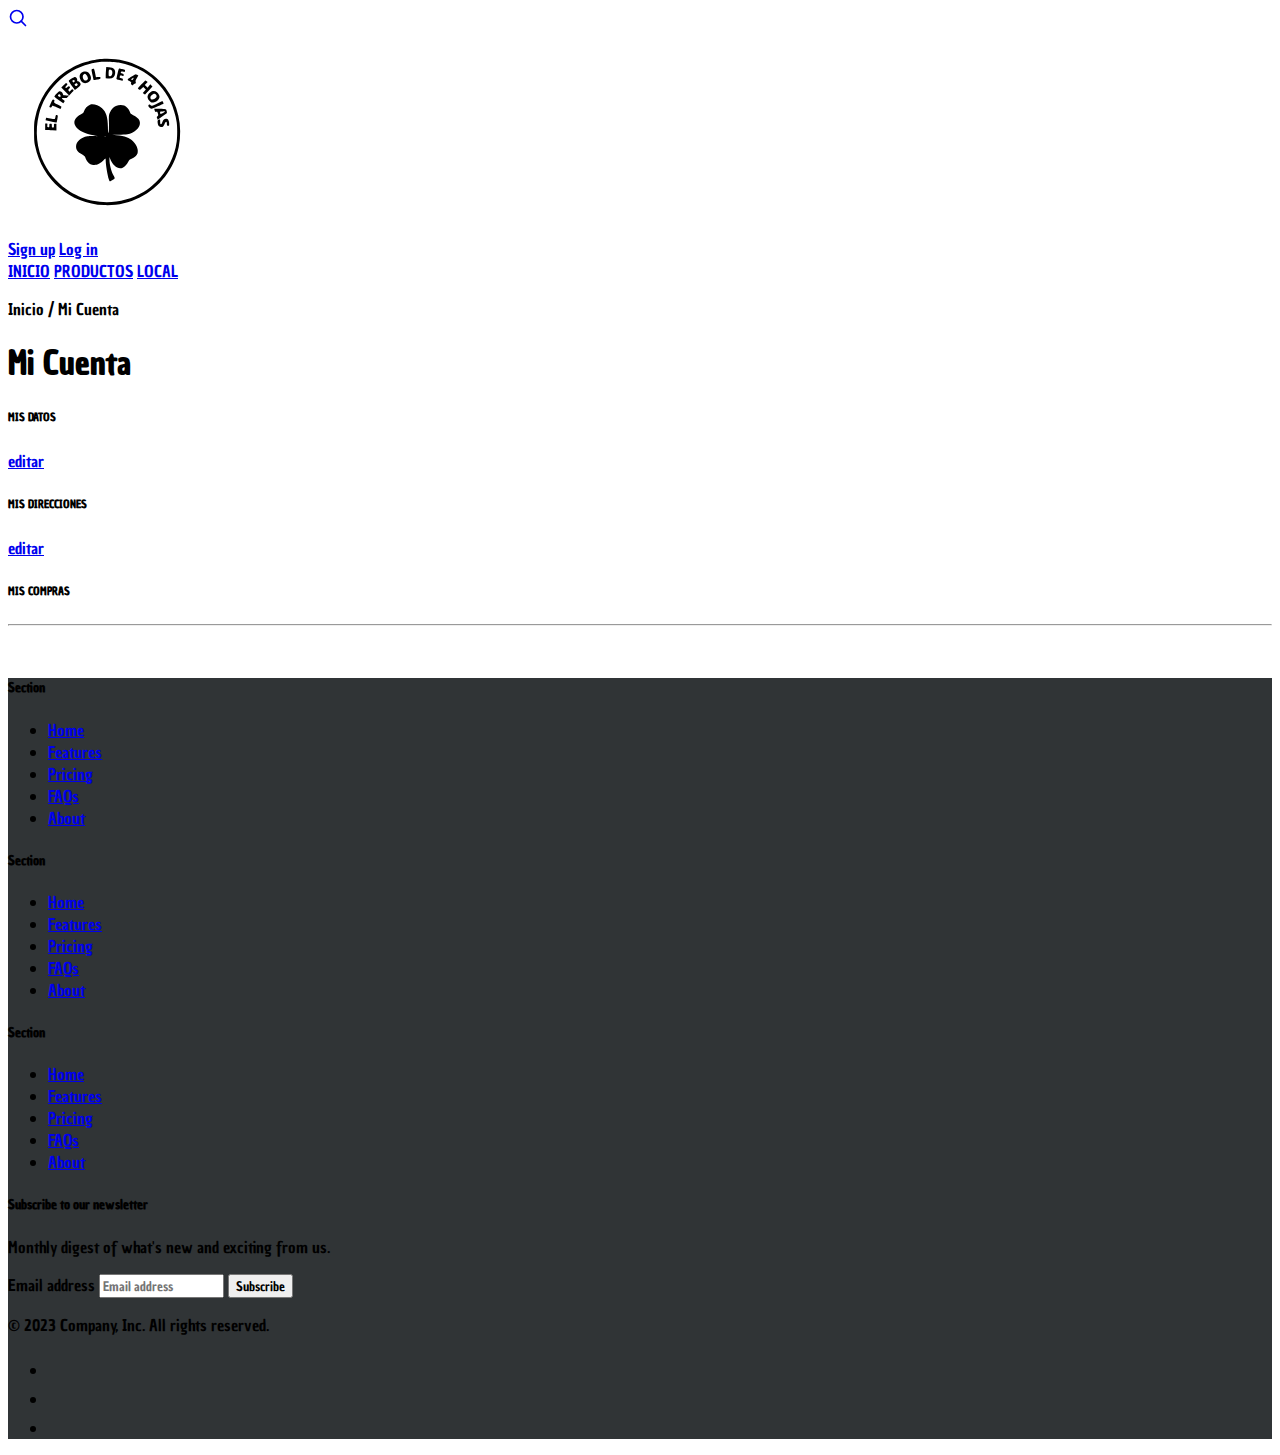
==== views/index.html @ 8bda4f1c "cambios que satisfacieron a torres" ====
<!DOCTYPE html>
<html lang="es-es" data-bs-theme="light">

<head>
    <meta charset="UTF-8">
    <meta name="viewport" content="width=device-width, initial-scale=1.0">
    <link href="https://cdn.jsdelivr.net/npm/bootstrap@5.3.0/dist/css/bootstrap.min.css" rel="stylesheet"
        integrity="sha384-9ndCyUaIbzAi2FUVXJi0CjmCapSmO7SnpJef0486qhLnuZ2cdeRhO02iuK6FUUVM" crossorigin="anonymous">
    <link rel="preconnect" href="https://fonts.googleapis.com">
    <link rel="preconnect" href="https://fonts.gstatic.com" crossorigin>
    <link href="https://fonts.googleapis.com/css2?family=Chau+Philomene+One&display=swap" rel="stylesheet">
    <link rel="stylesheet" href="../css/style.css">
    <title>Configuracion Pagina</title>
</head>

<body>
    <div id="navbar" class="container">
        <header class="border-bottom lh-1 py-3">
            <div class="row flex-nowrap justify-content-between align-items-center">
                <div class="col-4 pt-1">
                    <!--
                        <a class="link-secondary" href="#">Subscribe</a>
                    -->

                    <a class="link-secondary" href="#" aria-label="Search">
                        <svg xmlns="http://www.w3.org/2000/svg" width="20" height="20" fill="none" stroke="currentColor"
                            stroke-linecap="round" stroke-linejoin="round" stroke-width="2" class="mx-3" role="img"
                            viewBox="0 0 24 24">
                            <title>Search</title>
                            <circle cx="10.5" cy="10.5" r="7.5"></circle>
                            <path d="M21 21l-5.2-5.2"></path>
                        </svg>
                    </a>
                </div>
                <div class="col-4 text-center">
                    <!--
                        <a class="blog-header-logo text-body-emphasis text-decoration-none" href="#">Large</a>
                    -->
                    <svg  xmlns="http://www.w3.org/2000/svg" width="200"
                        height="200" fill="none" viewBox="0 0 479.000000 440.000000"
                        preserveAspectRatio="xMidYMid meet">

                        <g transform="translate(0.000000,440.000000) scale(0.100000,-0.100000)" fill="#000000"
                            stroke="none">
                            <path d="M2165 3969 c-104 -14 -288 -57 -384 -91 -119 -41 -319 -146 -426
                            -223 -370 -265 -616 -646 -707 -1097 -20 -97 -23 -143 -23 -333 0 -193 3 -234
                            24 -335 168 -811 836 -1384 1651 -1417 308 -12 572 44 855 183 473 232 829
                            694 935 1215 101 493 -19 1023 -319 1414 -339 442 -865 700 -1416 694 -66 -1
                            -151 -6 -190 -10z m485 -83 c205 -34 404 -108 595 -221 262 -155 522 -442 645
                            -712 73 -158 128 -341 150 -493 16 -109 16 -360 0 -470 -51 -362 -227 -709
                            -486 -960 -120 -116 -203 -182 -309 -245 -370 -219 -798 -293 -1215 -209 -163
                            33 -376 117 -535 212 -252 150 -497 416 -632 687 -176 352 -220 775 -122 1170
                            144 582 624 1062 1209 1210 83 21 159 34 290 49 64 8 324 -4 410 -18z" />
                            <path d="M2347 3704 c-4 -42 -7 -103 -7 -134 l0 -58 53 -6 c106 -14 167 31
                            174 126 7 93 -33 131 -148 143 l-66 6 -6 -77z m133 -4 c22 -22 26 -70 9 -103
                            -15 -28 -28 -37 -56 -37 -22 0 -23 4 -23 64 0 35 3 71 6 80 8 22 40 20 64 -4z" />
                            <path d="M2625 3633 c-16 -65 -28 -124 -29 -132 -1 -10 23 -20 73 -33 40 -10
                            75 -18 76 -16 2 2 5 14 7 28 3 22 -2 26 -40 34 -31 6 -41 13 -37 23 3 8 5 21
                            5 29 0 14 13 14 73 -3 13 -3 17 2 17 25 0 26 -4 31 -36 36 -29 6 -35 11 -32
                            29 3 23 12 25 64 13 28 -6 32 -4 36 18 5 27 7 26 -72 46 -25 6 -52 13 -61 16
                            -14 4 -22 -16 -44 -113z" />
                            <path d="M2023 3733 c-28 -5 -28 -6 2 -147 14 -64 25 -117 25 -119 0 -2 37 3
                            83 12 76 16 82 19 82 41 0 26 -3 27 -75 19 l-34 -4 -20 103 c-11 56 -25 101
                            -30 101 -6 -1 -21 -4 -33 -6z" />
                            <path d="M1818 3670 c-83 -25 -118 -85 -94 -164 28 -94 95 -133 172 -101 83
                            35 110 91 80 169 -29 77 -93 116 -158 96z m55 -72 c28 -26 48 -78 40 -106 -7
                            -27 -49 -45 -73 -32 -49 26 -66 118 -28 144 29 21 32 20 61 -6z" />
                            <path d="M2973 3562 c-46 -26 -90 -57 -98 -69 -15 -21 -13 -23 34 -49 44 -25
                            48 -31 39 -48 -9 -16 -6 -23 12 -38 28 -23 37 -23 45 2 3 11 15 20 25 20 25 0
                            41 29 28 50 -8 13 -2 32 26 83 l37 66 -30 15 c-16 9 -31 16 -33 15 -2 0 -40
                            -21 -85 -47z m26 -66 c-13 -27 -25 -32 -47 -17 -10 6 -5 13 20 28 18 11 34 19
                            36 18 1 -1 -3 -14 -9 -29z" />
                            <path d="M1535 3510 c-97 -57 -94 -51 -45 -122 24 -35 59 -84 78 -110 l34 -48
                            56 41 c57 40 81 70 82 100 0 26 -39 69 -64 69 -19 0 -22 4 -18 29 4 32 -26 71
                            -55 71 -10 0 -40 -14 -68 -30z m62 -56 c3 -8 -1 -23 -10 -31 -13 -13 -19 -14
                            -31 -3 -28 22 -17 47 22 49 7 1 15 -6 19 -15z m61 -76 c18 -18 14 -36 -10 -49
                            -18 -10 -24 -8 -40 11 -17 22 -17 23 -1 36 22 17 36 17 51 2z" />
                            <path d="M3196 3366 c-47 -52 -86 -97 -86 -100 0 -3 11 -13 26 -22 25 -17 26
                            -16 65 22 l39 38 31 -31 31 -31 -37 -41 -37 -41 23 -20 c13 -10 27 -19 30 -20
                            3 0 45 44 93 97 l86 97 -25 26 -26 25 -34 -40 -34 -40 -32 32 -33 33 34 36 35
                            35 -24 20 c-13 10 -27 19 -31 19 -4 0 -46 -42 -94 -94z" />
                            <path d="M1330 3345 l-54 -55 94 -95 95 -95 -71 0 c-70 0 -70 0 -79 32 -14 45
                            -57 75 -92 62 -28 -9 -116 -109 -111 -125 2 -4 50 -41 108 -82 l104 -75 18 23
                            c24 31 23 37 -17 63 -51 32 -44 44 23 41 l58 -2 87 90 c86 89 87 90 67 108
                            -20 18 -21 18 -53 -13 l-33 -32 -19 20 c-18 20 -18 21 10 50 23 24 26 32 15
                            45 -17 21 -30 19 -60 -10 -24 -23 -28 -24 -40 -10 -11 13 -8 21 19 49 30 31
                            31 33 13 49 -10 9 -21 17 -23 17 -3 0 -29 -25 -59 -55z m-82 -227 c14 -14 16
                            -45 2 -53 -5 -3 -21 2 -35 11 -20 13 -23 20 -14 35 11 22 30 24 47 7z" />
                            <path d="M3466 3203 c-37 -10 -93 -54 -111 -87 -26 -48 -14 -100 36 -149 37
                            -37 42 -39 89 -35 58 6 113 43 137 94 14 27 14 40 5 71 -21 71 -97 122 -156
                            106z m76 -80 c21 -19 23 -52 6 -75 -36 -43 -100 -62 -126 -36 -19 19 -14 63
                            11 85 49 45 80 52 109 26z" />
                            <path d="M1030 2924 c-22 -47 -40 -90 -40 -94 0 -12 37 -23 50 -15 5 3 10 12
                            10 20 0 28 20 24 113 -19 l95 -44 11 25 c6 13 11 28 11 32 0 5 -41 28 -91 52
                            -91 43 -93 46 -75 90 5 11 -1 19 -19 27 -26 12 -26 11 -65 -74z" />
                            <path d="M3576 2909 c-65 -32 -127 -59 -137 -59 -10 0 -23 9 -29 20 -9 16 -15
                            18 -30 10 -11 -6 -20 -18 -20 -26 0 -23 55 -74 81 -74 18 0 274 111 287 125 3
                            3 -27 66 -31 64 -1 0 -56 -27 -121 -60z" />
                            <path d="M1965 2879 c-69 -26 -132 -99 -149 -171 -5 -21 -20 -35 -66 -58 -262
                            -132 -194 -352 145 -468 52 -18 107 -30 245 -56 14 -3 -20 -2 -76 0 -57 3
                            -129 0 -165 -6 -152 -28 -269 -133 -269 -242 0 -81 34 -126 149 -195 56 -34
                            66 -45 79 -86 17 -54 70 -120 116 -144 18 -10 56 -17 91 -17 50 0 71 5 123 33
                            35 19 81 54 101 78 21 24 41 43 45 43 3 0 6 -21 6 -47 1 -101 43 -354 76 -456
                            14 -42 19 -47 37 -41 32 9 97 53 103 69 3 7 -7 32 -21 55 -58 92 -106 273
                            -105 399 l1 56 15 -44 c59 -167 198 -265 302 -212 48 24 104 86 136 148 21 42
                            31 50 76 66 64 23 125 77 141 124 28 85 -12 201 -102 292 -91 93 -197 132
                            -399 149 l-105 9 150 2 c83 0 179 6 215 11 164 26 300 148 300 269 0 78 -49
                            135 -161 189 -59 28 -65 33 -81 80 -21 58 -84 127 -135 149 -57 23 -136 19
                            -198 -12 -64 -31 -109 -79 -144 -155 -25 -54 -26 -60 -23 -235 3 -174 -3 -255
                            -16 -255 -4 0 -8 64 -9 143 -2 231 -44 362 -141 448 -88 77 -212 115 -287 88z
                            m378 -756 c-7 -2 -21 -2 -30 0 -10 3 -4 5 12 5 17 0 24 -2 18 -5z" />
                            <path d="M3510 2750 c12 -43 17 -48 43 -43 21 4 25 -1 37 -41 12 -43 11 -47
                            -10 -64 -20 -16 -21 -20 -8 -50 l13 -33 107 76 c59 42 110 80 113 85 3 5 1 27
                            -5 48 -9 37 -13 40 -56 46 -26 3 -91 6 -145 6 l-98 0 9 -30z m245 -39 c-21
                            -18 -105 -62 -105 -54 0 4 -3 18 -6 30 -6 20 -2 22 42 26 27 2 56 4 64 5 8 1
                            10 -1 5 -7z" />
                            <path d="M1136 2585 c-4 -24 -11 -47 -16 -50 -4 -3 -52 4 -106 15 -53 11 -98
                            19 -99 18 -2 -2 -6 -17 -9 -34 l-7 -31 132 -26 c73 -15 133 -26 134 -24 1 1 9
                            38 18 82 16 83 13 94 -24 95 -12 0 -19 -13 -23 -45z" />
                            <path d="M3733 2525 c-12 -8 -29 -38 -38 -66 -12 -36 -21 -49 -33 -47 -14 3
                            -17 15 -17 60 0 56 0 57 -25 51 -35 -9 -42 -22 -36 -75 6 -56 22 -84 57 -98
                            49 -21 79 -3 107 62 32 73 57 77 57 8 0 -42 2 -45 28 -48 26 -3 27 -2 27 48 0
                            55 -19 104 -45 114 -28 10 -59 7 -82 -9z" />
                            <path d="M890 2350 l0 -80 38 0 c20 0 81 -3 135 -7 l97 -6 0 81 0 82 -30 0
                            c-29 0 -30 -2 -30 -45 0 -41 -2 -45 -25 -45 -23 0 -25 4 -25 45 0 43 -1 45
                            -30 45 -28 0 -30 -2 -30 -40 0 -37 -2 -40 -26 -40 -26 0 -26 2 -22 45 5 44 5
                            45 -23 45 l-29 0 0 -80z" />
                        </g>
                    </svg>
                </div>
                <div class="col-4 d-flex justify-content-end align-items-center">
                    <a class="btn btn-sm btn-outline-secondary mx-2" href="#">Sign up</a>
                    <a class="btn btn-sm btn-outline-primary" href="#">Log in</a>
                </div>
            </div>
        </header>

        <div class="nav-scroller py-1 mb-3 border-bottom">
            <nav class="nav nav-underline justify-content-center">
                <a class="nav-item nav-link link-body-emphasis mx-5 active" href="#">INICIO</a>
                <a class="nav-item nav-link link-body-emphasis mx-5" href="#">PRODUCTOS</a>
                <a class="nav-item nav-link link-body-emphasis mx-5" href="#">LOCAL</a>
            </nav>
        </div>
    </div>
    <div class="container">
        <p>Inicio / <span class="text-body-emphasis">Mi Cuenta</span></p>
        <h1>Mi Cuenta</h1>
        <div class="d-flex">
            <div id="data">
                <div>
                    <div>
                        <h6>MIS DATOS</h2>
                            <a href="#">editar</a>
                    </div>
                    <p></p>
                    <p></p>
                    <p></p>
                    <p></p>
                </div>
                <div>
                    <div>
                        <h6>MIS DIRECCIONES</h2>
                            <a href="#">editar</a>
                    </div>
                    <p></p>
                    <p></p>
                    <p></p>
                    <p></p>
                    <p></p>
                </div>
            </div>
            <div id="mis_compras">
                <h6>MIS COMPRAS</h2>
                    <hr>
                    <br>
                    <div id="compras">

                    </div>
            </div>
        </div>
    </div>
    <div class="text-white" style="background-color: #303436;">
        <div class="container">
            <footer class="py-5">
                <div class="row">
                    <div class="col-6 col-md-2 mb-3">
                        <h5>Section</h5>
                        <ul class="nav flex-column">
                            <li class="nav-item mb-2"><a href="#" class="nav-link p-0 text-body-secondary">Home</a></li>
                            <li class="nav-item mb-2"><a href="#" class="nav-link p-0 text-body-secondary">Features</a></li>
                            <li class="nav-item mb-2"><a href="#" class="nav-link p-0 text-body-secondary">Pricing</a></li>
                            <li class="nav-item mb-2"><a href="#" class="nav-link p-0 text-body-secondary">FAQs</a></li>
                            <li class="nav-item mb-2"><a href="#" class="nav-link p-0 text-body-secondary">About</a></li>
                        </ul>
                    </div>
    
                    <div class="col-6 col-md-2 mb-3">
                        <h5>Section</h5>
                        <ul class="nav flex-column">
                            <li class="nav-item mb-2"><a href="#" class="nav-link p-0 text-body-secondary">Home</a></li>
                            <li class="nav-item mb-2"><a href="#" class="nav-link p-0 text-body-secondary">Features</a></li>
                            <li class="nav-item mb-2"><a href="#" class="nav-link p-0 text-body-secondary">Pricing</a></li>
                            <li class="nav-item mb-2"><a href="#" class="nav-link p-0 text-body-secondary">FAQs</a></li>
                            <li class="nav-item mb-2"><a href="#" class="nav-link p-0 text-body-secondary">About</a></li>
                        </ul>
                    </div>
    
                    <div class="col-6 col-md-2 mb-3">
                        <h5>Section</h5>
                        <ul class="nav flex-column">
                            <li class="nav-item mb-2"><a href="#" class="nav-link p-0 text-body-secondary">Home</a></li>
                            <li class="nav-item mb-2"><a href="#" class="nav-link p-0 text-body-secondary">Features</a></li>
                            <li class="nav-item mb-2"><a href="#" class="nav-link p-0 text-body-secondary">Pricing</a></li>
                            <li class="nav-item mb-2"><a href="#" class="nav-link p-0 text-body-secondary">FAQs</a></li>
                            <li class="nav-item mb-2"><a href="#" class="nav-link p-0 text-body-secondary">About</a></li>
                        </ul>
                    </div>
    
                    <div class="col-md-5 offset-md-1 mb-3">
                        <form>
                            <h5>Subscribe to our newsletter</h5>
                            <p>Monthly digest of what's new and exciting from us.</p>
                            <div class="d-flex flex-column flex-sm-row w-100 gap-2">
                                <label for="newsletter1" class="visually-hidden">Email address</label>
                                <input id="newsletter1" type="text" class="form-control" placeholder="Email address">
                                <button class="btn btn-primary" type="button">Subscribe</button>
                            </div>
                        </form>
                    </div>
                </div>
    
                <div class="d-flex flex-column flex-sm-row justify-content-between pt-4 mt-4 border-top">
                    <p>© 2023 Company, Inc. All rights reserved.</p>
                    <ul class="list-unstyled d-flex">
                        <li class="ms-3"><a class="link-body-emphasis" href="#"><svg class="bi" width="24" height="24">
                                    <use xlink:href="#twitter"></use>
                                </svg></a></li>
                        <li class="ms-3"><a class="link-body-emphasis" href="#"><svg class="bi" width="24" height="24">
                                    <use xlink:href="#instagram"></use>
                                </svg></a></li>
                        <li class="ms-3"><a class="link-body-emphasis" href="#"><svg class="bi" width="24" height="24">
                                    <use xlink:href="#facebook"></use>
                                </svg></a></li>
                    </ul>
                </div>
            </footer>
        </div>
    </div>
</body>
<script src="https://cdn.jsdelivr.net/npm/bootstrap@5.3.0/dist/js/bootstrap.bundle.min.js"
    integrity="sha384-geWF76RCwLtnZ8qwWowPQNguL3RmwHVBC9FhGdlKrxdiJJigb/j/68SIy3Te4Bkz"
    crossorigin="anonymous"></script>

</html>
---- css/style.css ----
*{
    font-family: 'Chau Philomene One', sans-serif;
}
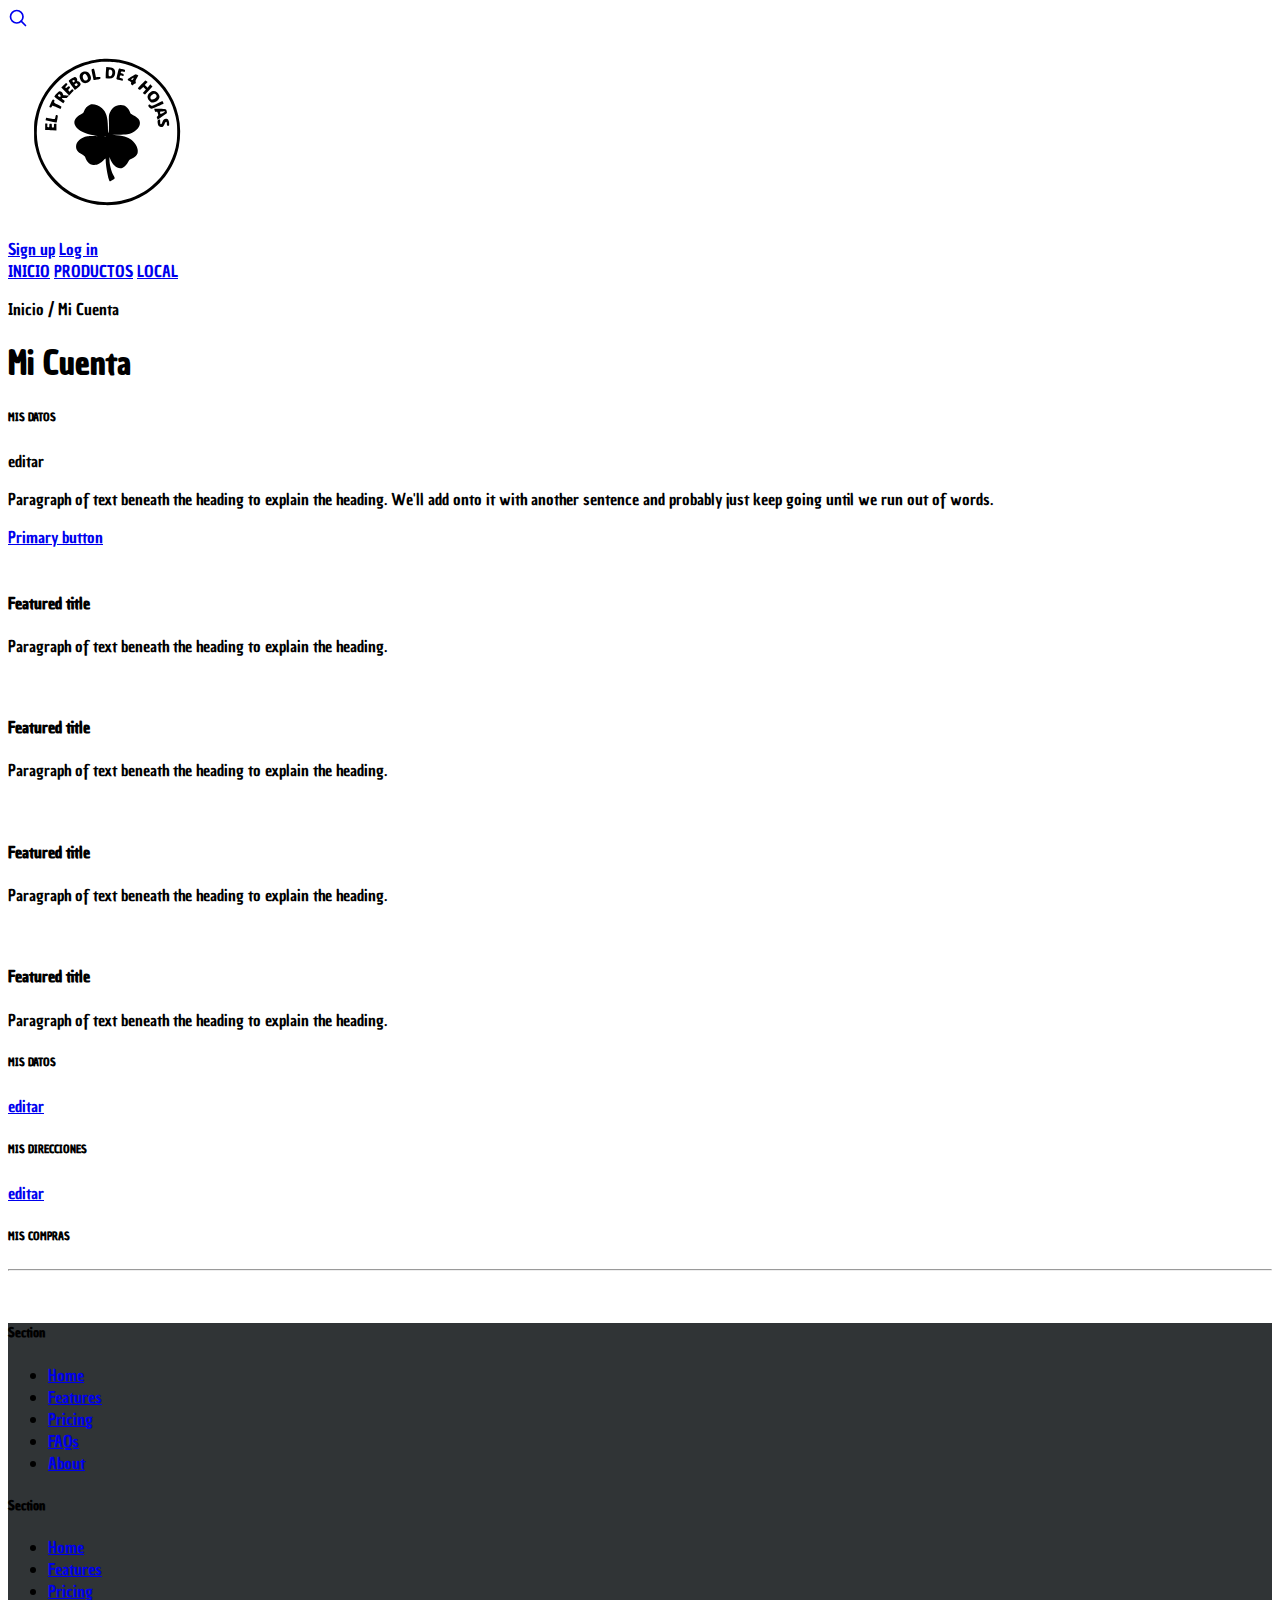
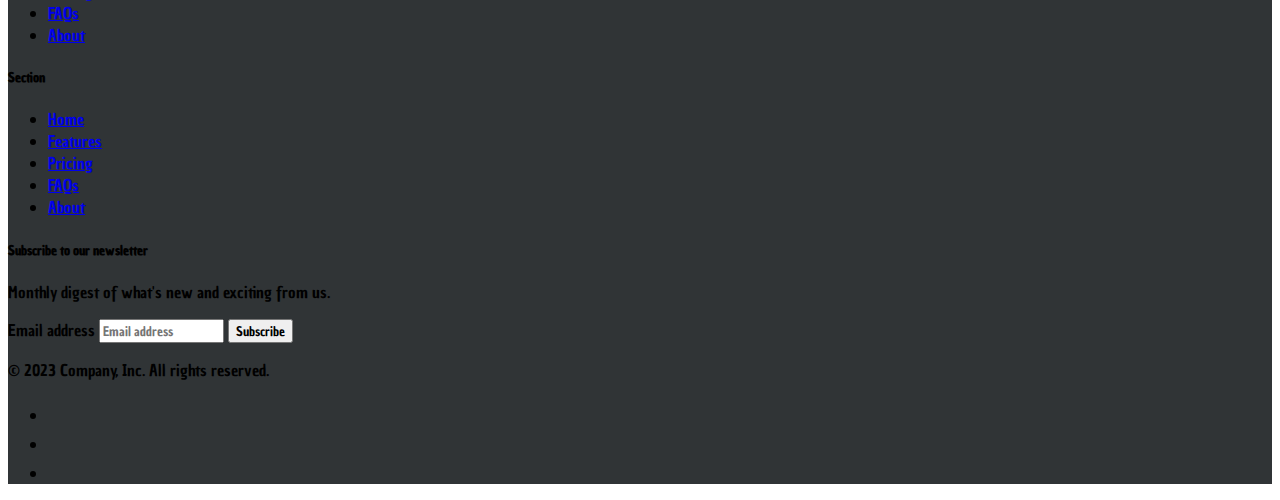
==== commit 19d98b8c: "cambios que no cambian nada" ====
--- a/views/index.html
+++ b/views/index.html
@@ -14,6 +14,7 @@
 </head>
 
 <body>
+    <!-- Nav Bar -->
     <div id="navbar" class="container">
         <header class="border-bottom lh-1 py-3">
             <div class="row flex-nowrap justify-content-between align-items-center">
@@ -36,9 +37,8 @@
                     <!--
                         <a class="blog-header-logo text-body-emphasis text-decoration-none" href="#">Large</a>
                     -->
-                    <svg  xmlns="http://www.w3.org/2000/svg" width="200"
-                        height="200" fill="none" viewBox="0 0 479.000000 440.000000"
-                        preserveAspectRatio="xMidYMid meet">
+                    <svg xmlns="http://www.w3.org/2000/svg" width="200" height="200" fill="none"
+                        viewBox="0 0 479.000000 440.000000" preserveAspectRatio="xMidYMid meet">
 
                         <g transform="translate(0.000000,440.000000) scale(0.100000,-0.100000)" fill="#000000"
                             stroke="none">
@@ -143,9 +143,78 @@
             </nav>
         </div>
     </div>
+
+    <!-- Content -->
     <div class="container">
         <p>Inicio / <span class="text-body-emphasis">Mi Cuenta</span></p>
         <h1>Mi Cuenta</h1>
+    </div>
+
+    <div class="container py-4">
+        <!-- <h2 class="pb-2 border-bottom">Features with title</h2> -->
+
+        <div class="row row-cols-1 row-cols-md-2 align-items-md-center g-5">
+            <div class="col d-flex flex-column align-items-start">
+                <div class="d-flex w-100 justify-content-between">
+                    <h6 class="text-body-secondary">MIS DATOS</h6>
+                    <p>editar</p>
+                </div>
+                <p class="text-body-secondary">Paragraph of text beneath the heading to explain the heading. We'll add
+                    onto it with another sentence and probably just keep going until we run out of words.</p>
+                <a href="#" class="btn btn-primary btn-lg">Primary button</a>
+            </div>
+
+            <div class="col">
+                <div class="row row-cols-1 row-cols-sm-2 g-4">
+                    <div class="col d-flex flex-column gap-2">
+                        <div
+                            class="feature-icon-small d-inline-flex align-items-center justify-content-center text-bg-primary bg-gradient fs-4 rounded-3">
+                            <svg class="bi" width="1em" height="1em">
+                                <use xlink:href="#collection"></use>
+                            </svg>
+                        </div>
+                        <h4 class="fw-semibold mb-0 text-body-emphasis">Featured title</h4>
+                        <p class="text-body-secondary">Paragraph of text beneath the heading to explain the heading.</p>
+                    </div>
+
+                    <div class="col d-flex flex-column gap-2">
+                        <div
+                            class="feature-icon-small d-inline-flex align-items-center justify-content-center text-bg-primary bg-gradient fs-4 rounded-3">
+                            <svg class="bi" width="1em" height="1em">
+                                <use xlink:href="#gear-fill"></use>
+                            </svg>
+                        </div>
+                        <h4 class="fw-semibold mb-0 text-body-emphasis">Featured title</h4>
+                        <p class="text-body-secondary">Paragraph of text beneath the heading to explain the heading.</p>
+                    </div>
+
+                    <div class="col d-flex flex-column gap-2">
+                        <div
+                            class="feature-icon-small d-inline-flex align-items-center justify-content-center text-bg-primary bg-gradient fs-4 rounded-3">
+                            <svg class="bi" width="1em" height="1em">
+                                <use xlink:href="#speedometer"></use>
+                            </svg>
+                        </div>
+                        <h4 class="fw-semibold mb-0 text-body-emphasis">Featured title</h4>
+                        <p class="text-body-secondary">Paragraph of text beneath the heading to explain the heading.</p>
+                    </div>
+
+                    <div class="col d-flex flex-column gap-2">
+                        <div
+                            class="feature-icon-small d-inline-flex align-items-center justify-content-center text-bg-primary bg-gradient fs-4 rounded-3">
+                            <svg class="bi" width="1em" height="1em">
+                                <use xlink:href="#table"></use>
+                            </svg>
+                        </div>
+                        <h4 class="fw-semibold mb-0 text-body-emphasis">Featured title</h4>
+                        <p class="text-body-secondary">Paragraph of text beneath the heading to explain the heading.</p>
+                    </div>
+                </div>
+            </div>
+        </div>
+    </div>
+
+    <div class="container">
         <div class="d-flex">
             <div id="data">
                 <div>
@@ -180,6 +249,10 @@
             </div>
         </div>
     </div>
+
+
+
+    <!-- Footer -->
     <div class="text-white" style="background-color: #303436;">
         <div class="container">
             <footer class="py-5">
@@ -188,35 +261,44 @@
                         <h5>Section</h5>
                         <ul class="nav flex-column">
                             <li class="nav-item mb-2"><a href="#" class="nav-link p-0 text-body-secondary">Home</a></li>
-                            <li class="nav-item mb-2"><a href="#" class="nav-link p-0 text-body-secondary">Features</a></li>
-                            <li class="nav-item mb-2"><a href="#" class="nav-link p-0 text-body-secondary">Pricing</a></li>
+                            <li class="nav-item mb-2"><a href="#" class="nav-link p-0 text-body-secondary">Features</a>
+                            </li>
+                            <li class="nav-item mb-2"><a href="#" class="nav-link p-0 text-body-secondary">Pricing</a>
+                            </li>
                             <li class="nav-item mb-2"><a href="#" class="nav-link p-0 text-body-secondary">FAQs</a></li>
-                            <li class="nav-item mb-2"><a href="#" class="nav-link p-0 text-body-secondary">About</a></li>
+                            <li class="nav-item mb-2"><a href="#" class="nav-link p-0 text-body-secondary">About</a>
+                            </li>
                         </ul>
                     </div>
-    
+
                     <div class="col-6 col-md-2 mb-3">
                         <h5>Section</h5>
                         <ul class="nav flex-column">
                             <li class="nav-item mb-2"><a href="#" class="nav-link p-0 text-body-secondary">Home</a></li>
-                            <li class="nav-item mb-2"><a href="#" class="nav-link p-0 text-body-secondary">Features</a></li>
-                            <li class="nav-item mb-2"><a href="#" class="nav-link p-0 text-body-secondary">Pricing</a></li>
+                            <li class="nav-item mb-2"><a href="#" class="nav-link p-0 text-body-secondary">Features</a>
+                            </li>
+                            <li class="nav-item mb-2"><a href="#" class="nav-link p-0 text-body-secondary">Pricing</a>
+                            </li>
                             <li class="nav-item mb-2"><a href="#" class="nav-link p-0 text-body-secondary">FAQs</a></li>
-                            <li class="nav-item mb-2"><a href="#" class="nav-link p-0 text-body-secondary">About</a></li>
+                            <li class="nav-item mb-2"><a href="#" class="nav-link p-0 text-body-secondary">About</a>
+                            </li>
                         </ul>
                     </div>
-    
+
                     <div class="col-6 col-md-2 mb-3">
                         <h5>Section</h5>
                         <ul class="nav flex-column">
                             <li class="nav-item mb-2"><a href="#" class="nav-link p-0 text-body-secondary">Home</a></li>
-                            <li class="nav-item mb-2"><a href="#" class="nav-link p-0 text-body-secondary">Features</a></li>
-                            <li class="nav-item mb-2"><a href="#" class="nav-link p-0 text-body-secondary">Pricing</a></li>
+                            <li class="nav-item mb-2"><a href="#" class="nav-link p-0 text-body-secondary">Features</a>
+                            </li>
+                            <li class="nav-item mb-2"><a href="#" class="nav-link p-0 text-body-secondary">Pricing</a>
+                            </li>
                             <li class="nav-item mb-2"><a href="#" class="nav-link p-0 text-body-secondary">FAQs</a></li>
-                            <li class="nav-item mb-2"><a href="#" class="nav-link p-0 text-body-secondary">About</a></li>
+                            <li class="nav-item mb-2"><a href="#" class="nav-link p-0 text-body-secondary">About</a>
+                            </li>
                         </ul>
                     </div>
-    
+
                     <div class="col-md-5 offset-md-1 mb-3">
                         <form>
                             <h5>Subscribe to our newsletter</h5>
@@ -229,7 +311,7 @@
                         </form>
                     </div>
                 </div>
-    
+
                 <div class="d-flex flex-column flex-sm-row justify-content-between pt-4 mt-4 border-top">
                     <p>© 2023 Company, Inc. All rights reserved.</p>
                     <ul class="list-unstyled d-flex">
--- a/css/style.css
+++ b/css/style.css
@@ -1,3 +1,14 @@
-*{
+* {
     font-family: 'Chau Philomene One', sans-serif;
-}+}
+
+
+/*------- Pagina Principal -----------
+
+.contenedorC {
+    display: flex;
+    justify-content: center;
+    align-items: center;
+    height: 750px;
+    width: ;
+}*/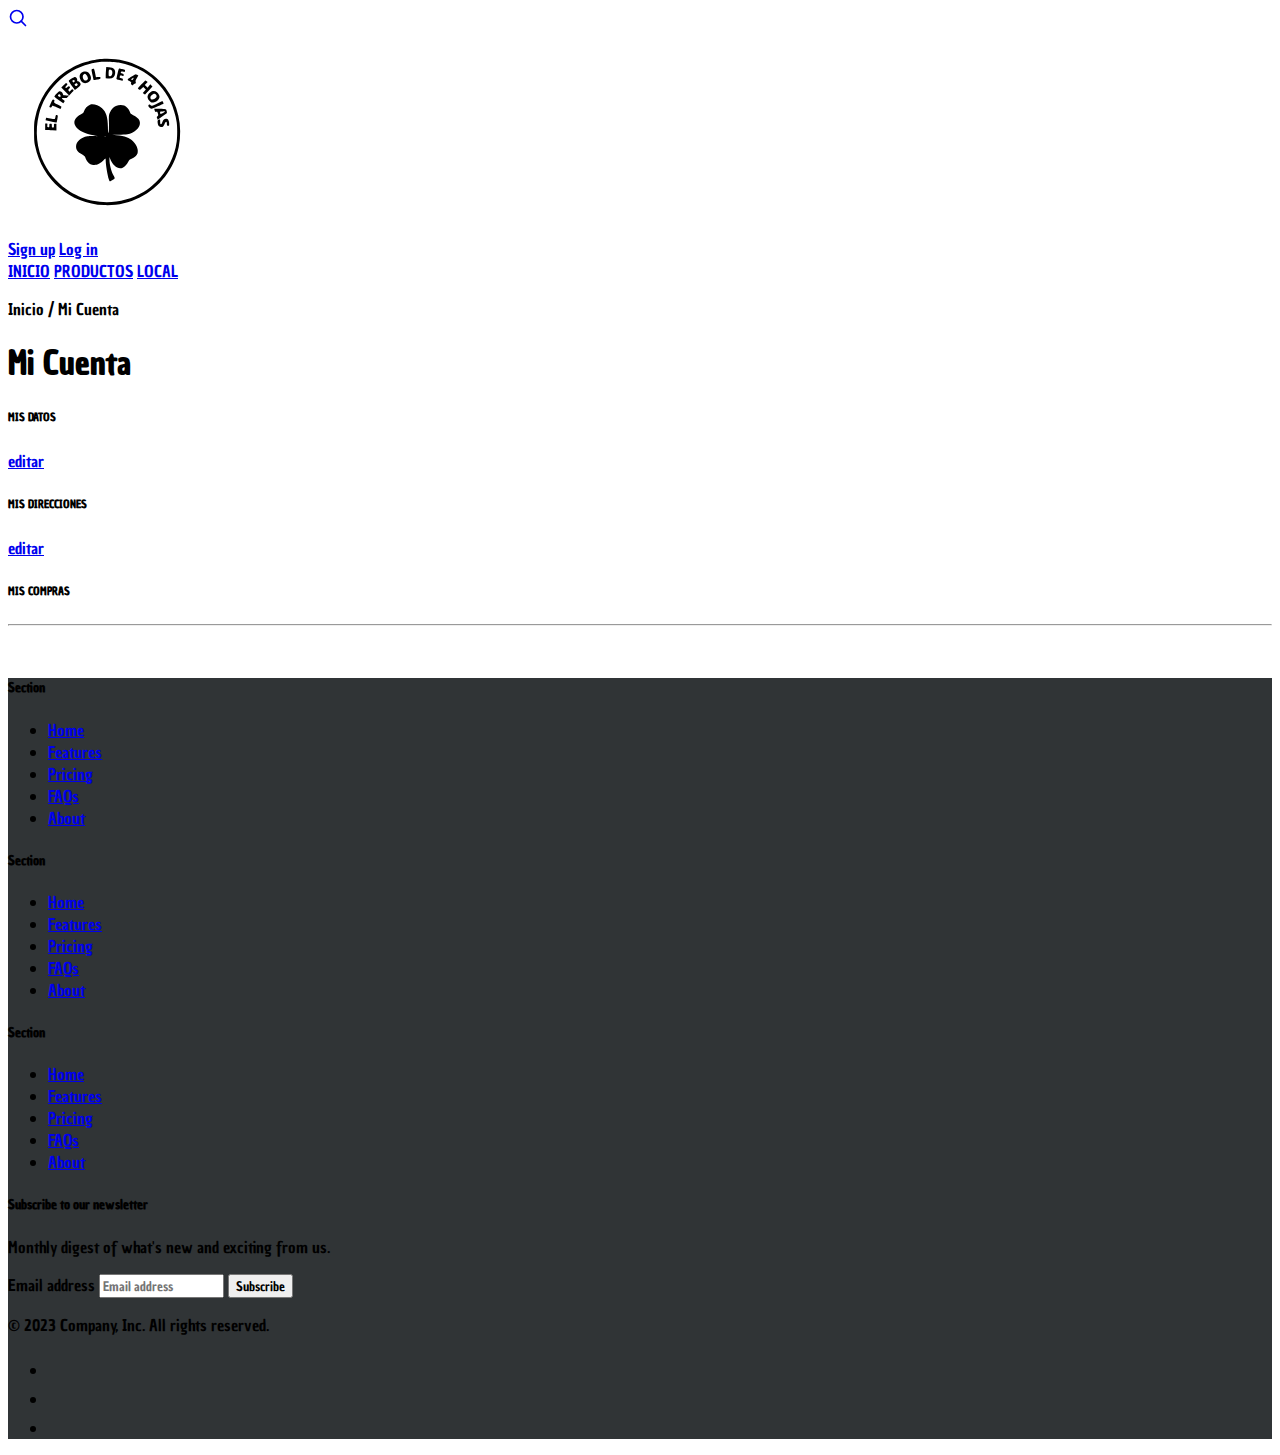
==== commit 3376f4d6: "AVANCE configuracion de cuenta" ====
--- a/views/index.html
+++ b/views/index.html
@@ -14,7 +14,6 @@
 </head>
 
 <body>
-    <!-- Nav Bar -->
     <div id="navbar" class="container">
         <header class="border-bottom lh-1 py-3">
             <div class="row flex-nowrap justify-content-between align-items-center">
@@ -37,8 +36,9 @@
                     <!--
                         <a class="blog-header-logo text-body-emphasis text-decoration-none" href="#">Large</a>
                     -->
-                    <svg xmlns="http://www.w3.org/2000/svg" width="200" height="200" fill="none"
-                        viewBox="0 0 479.000000 440.000000" preserveAspectRatio="xMidYMid meet">
+                    <svg  xmlns="http://www.w3.org/2000/svg" width="200"
+                        height="200" fill="none" viewBox="0 0 479.000000 440.000000"
+                        preserveAspectRatio="xMidYMid meet">
 
                         <g transform="translate(0.000000,440.000000) scale(0.100000,-0.100000)" fill="#000000"
                             stroke="none">
@@ -143,84 +143,15 @@
             </nav>
         </div>
     </div>
-
-    <!-- Content -->
     <div class="container">
         <p>Inicio / <span class="text-body-emphasis">Mi Cuenta</span></p>
         <h1>Mi Cuenta</h1>
-    </div>
-
-    <div class="container py-4">
-        <!-- <h2 class="pb-2 border-bottom">Features with title</h2> -->
-
-        <div class="row row-cols-1 row-cols-md-2 align-items-md-center g-5">
-            <div class="col d-flex flex-column align-items-start">
-                <div class="d-flex w-100 justify-content-between">
-                    <h6 class="text-body-secondary">MIS DATOS</h6>
-                    <p>editar</p>
-                </div>
-                <p class="text-body-secondary">Paragraph of text beneath the heading to explain the heading. We'll add
-                    onto it with another sentence and probably just keep going until we run out of words.</p>
-                <a href="#" class="btn btn-primary btn-lg">Primary button</a>
-            </div>
-
-            <div class="col">
-                <div class="row row-cols-1 row-cols-sm-2 g-4">
-                    <div class="col d-flex flex-column gap-2">
-                        <div
-                            class="feature-icon-small d-inline-flex align-items-center justify-content-center text-bg-primary bg-gradient fs-4 rounded-3">
-                            <svg class="bi" width="1em" height="1em">
-                                <use xlink:href="#collection"></use>
-                            </svg>
-                        </div>
-                        <h4 class="fw-semibold mb-0 text-body-emphasis">Featured title</h4>
-                        <p class="text-body-secondary">Paragraph of text beneath the heading to explain the heading.</p>
-                    </div>
-
-                    <div class="col d-flex flex-column gap-2">
-                        <div
-                            class="feature-icon-small d-inline-flex align-items-center justify-content-center text-bg-primary bg-gradient fs-4 rounded-3">
-                            <svg class="bi" width="1em" height="1em">
-                                <use xlink:href="#gear-fill"></use>
-                            </svg>
-                        </div>
-                        <h4 class="fw-semibold mb-0 text-body-emphasis">Featured title</h4>
-                        <p class="text-body-secondary">Paragraph of text beneath the heading to explain the heading.</p>
-                    </div>
-
-                    <div class="col d-flex flex-column gap-2">
-                        <div
-                            class="feature-icon-small d-inline-flex align-items-center justify-content-center text-bg-primary bg-gradient fs-4 rounded-3">
-                            <svg class="bi" width="1em" height="1em">
-                                <use xlink:href="#speedometer"></use>
-                            </svg>
-                        </div>
-                        <h4 class="fw-semibold mb-0 text-body-emphasis">Featured title</h4>
-                        <p class="text-body-secondary">Paragraph of text beneath the heading to explain the heading.</p>
-                    </div>
-
-                    <div class="col d-flex flex-column gap-2">
-                        <div
-                            class="feature-icon-small d-inline-flex align-items-center justify-content-center text-bg-primary bg-gradient fs-4 rounded-3">
-                            <svg class="bi" width="1em" height="1em">
-                                <use xlink:href="#table"></use>
-                            </svg>
-                        </div>
-                        <h4 class="fw-semibold mb-0 text-body-emphasis">Featured title</h4>
-                        <p class="text-body-secondary">Paragraph of text beneath the heading to explain the heading.</p>
-                    </div>
-                </div>
-            </div>
-        </div>
-    </div>
-
-    <div class="container">
         <div class="d-flex">
             <div id="data">
                 <div>
                     <div>
                         <h6>MIS DATOS</h2>
-                            <a href="#">editar</a>
+                            <a href="configuracionCuenta.html">editar</a>
                     </div>
                     <p></p>
                     <p></p>
@@ -249,10 +180,6 @@
             </div>
         </div>
     </div>
-
-
-
-    <!-- Footer -->
     <div class="text-white" style="background-color: #303436;">
         <div class="container">
             <footer class="py-5">
@@ -261,44 +188,35 @@
                         <h5>Section</h5>
                         <ul class="nav flex-column">
                             <li class="nav-item mb-2"><a href="#" class="nav-link p-0 text-body-secondary">Home</a></li>
-                            <li class="nav-item mb-2"><a href="#" class="nav-link p-0 text-body-secondary">Features</a>
-                            </li>
-                            <li class="nav-item mb-2"><a href="#" class="nav-link p-0 text-body-secondary">Pricing</a>
-                            </li>
+                            <li class="nav-item mb-2"><a href="#" class="nav-link p-0 text-body-secondary">Features</a></li>
+                            <li class="nav-item mb-2"><a href="#" class="nav-link p-0 text-body-secondary">Pricing</a></li>
                             <li class="nav-item mb-2"><a href="#" class="nav-link p-0 text-body-secondary">FAQs</a></li>
-                            <li class="nav-item mb-2"><a href="#" class="nav-link p-0 text-body-secondary">About</a>
-                            </li>
+                            <li class="nav-item mb-2"><a href="#" class="nav-link p-0 text-body-secondary">About</a></li>
                         </ul>
                     </div>
-
+    
                     <div class="col-6 col-md-2 mb-3">
                         <h5>Section</h5>
                         <ul class="nav flex-column">
                             <li class="nav-item mb-2"><a href="#" class="nav-link p-0 text-body-secondary">Home</a></li>
-                            <li class="nav-item mb-2"><a href="#" class="nav-link p-0 text-body-secondary">Features</a>
-                            </li>
-                            <li class="nav-item mb-2"><a href="#" class="nav-link p-0 text-body-secondary">Pricing</a>
-                            </li>
+                            <li class="nav-item mb-2"><a href="#" class="nav-link p-0 text-body-secondary">Features</a></li>
+                            <li class="nav-item mb-2"><a href="#" class="nav-link p-0 text-body-secondary">Pricing</a></li>
                             <li class="nav-item mb-2"><a href="#" class="nav-link p-0 text-body-secondary">FAQs</a></li>
-                            <li class="nav-item mb-2"><a href="#" class="nav-link p-0 text-body-secondary">About</a>
-                            </li>
+                            <li class="nav-item mb-2"><a href="#" class="nav-link p-0 text-body-secondary">About</a></li>
                         </ul>
                     </div>
-
+    
                     <div class="col-6 col-md-2 mb-3">
                         <h5>Section</h5>
                         <ul class="nav flex-column">
                             <li class="nav-item mb-2"><a href="#" class="nav-link p-0 text-body-secondary">Home</a></li>
-                            <li class="nav-item mb-2"><a href="#" class="nav-link p-0 text-body-secondary">Features</a>
-                            </li>
-                            <li class="nav-item mb-2"><a href="#" class="nav-link p-0 text-body-secondary">Pricing</a>
-                            </li>
+                            <li class="nav-item mb-2"><a href="#" class="nav-link p-0 text-body-secondary">Features</a></li>
+                            <li class="nav-item mb-2"><a href="#" class="nav-link p-0 text-body-secondary">Pricing</a></li>
                             <li class="nav-item mb-2"><a href="#" class="nav-link p-0 text-body-secondary">FAQs</a></li>
-                            <li class="nav-item mb-2"><a href="#" class="nav-link p-0 text-body-secondary">About</a>
-                            </li>
+                            <li class="nav-item mb-2"><a href="#" class="nav-link p-0 text-body-secondary">About</a></li>
                         </ul>
                     </div>
-
+    
                     <div class="col-md-5 offset-md-1 mb-3">
                         <form>
                             <h5>Subscribe to our newsletter</h5>
@@ -311,7 +229,7 @@
                         </form>
                     </div>
                 </div>
-
+    
                 <div class="d-flex flex-column flex-sm-row justify-content-between pt-4 mt-4 border-top">
                     <p>© 2023 Company, Inc. All rights reserved.</p>
                     <ul class="list-unstyled d-flex">
--- a/css/style.css
+++ b/css/style.css
@@ -2,13 +2,7 @@
     font-family: 'Chau Philomene One', sans-serif;
 }
 
-
-/*------- Pagina Principal -----------
-
-.contenedorC {
-    display: flex;
-    justify-content: center;
-    align-items: center;
-    height: 750px;
-    width: ;
-}*/+.px-45 {
+    padding-right: 2rem !important;
+    padding-left: 2rem !important;
+}
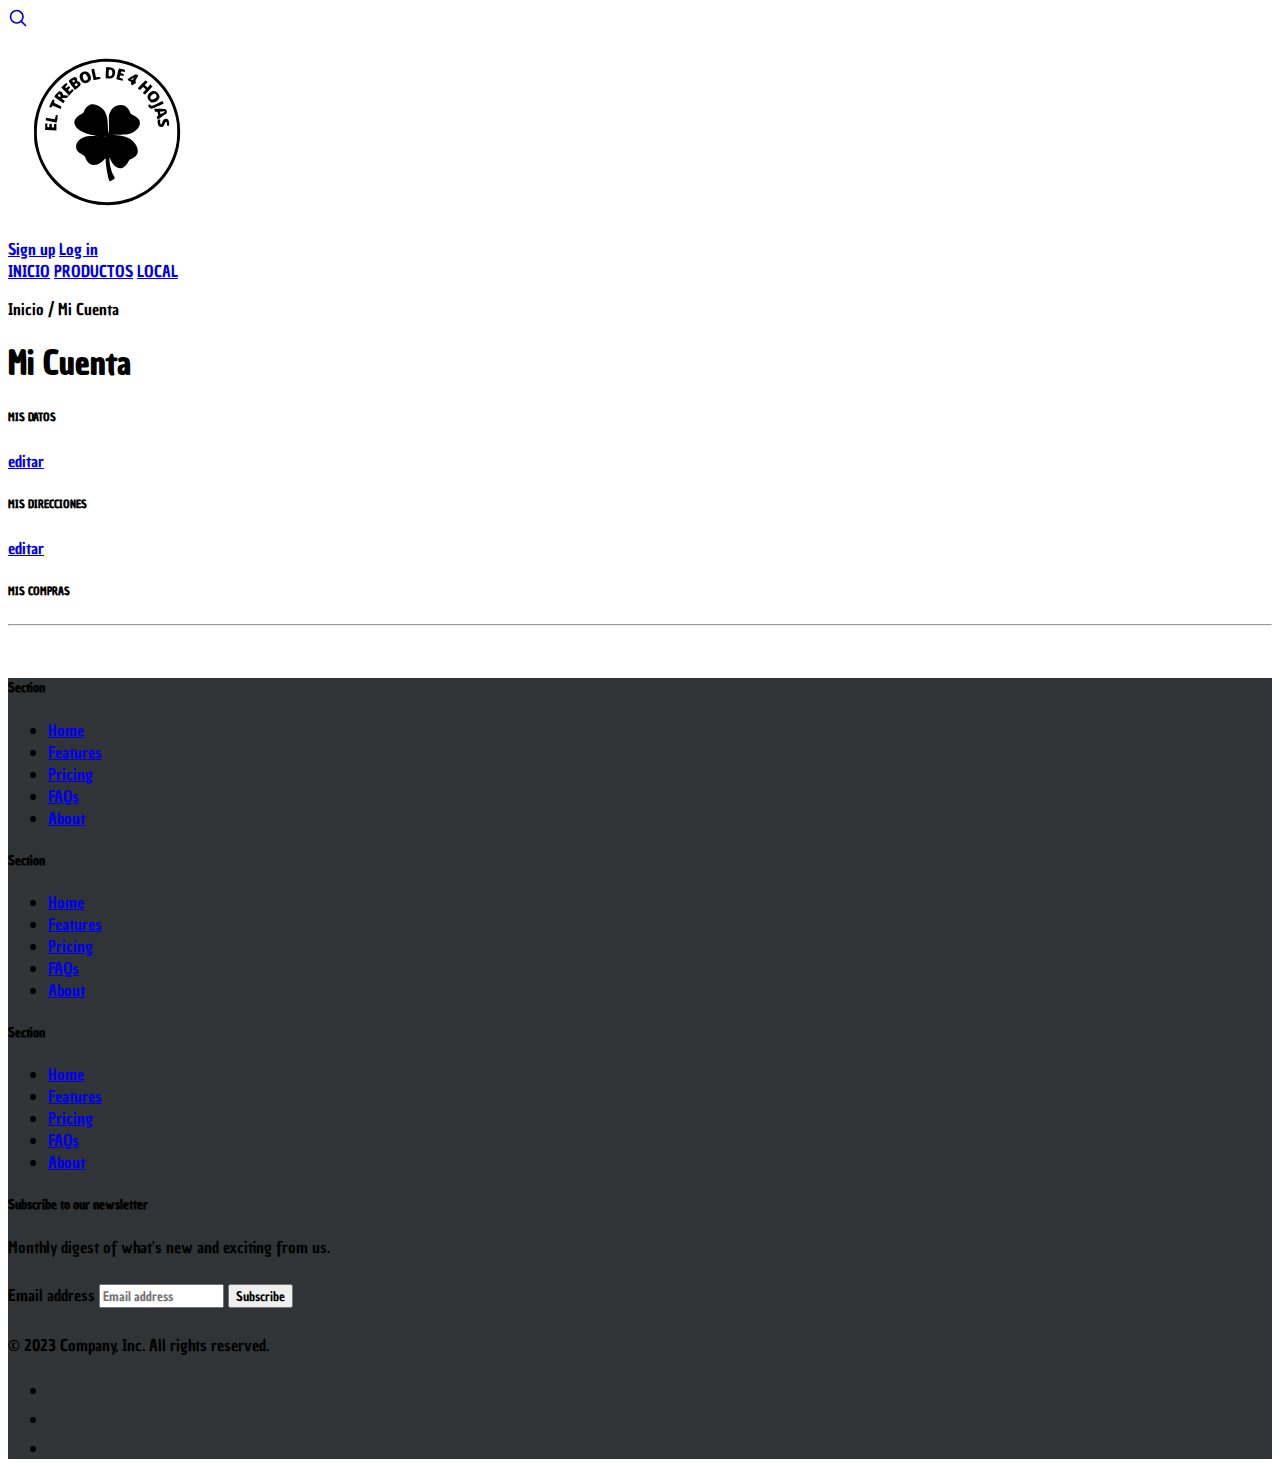
==== commit 51c042b9: "hola" ====
--- a/views/index.html
+++ b/views/index.html
@@ -36,9 +36,8 @@
                     <!--
                         <a class="blog-header-logo text-body-emphasis text-decoration-none" href="#">Large</a>
                     -->
-                    <svg  xmlns="http://www.w3.org/2000/svg" width="200"
-                        height="200" fill="none" viewBox="0 0 479.000000 440.000000"
-                        preserveAspectRatio="xMidYMid meet">
+                    <svg xmlns="http://www.w3.org/2000/svg" width="200" height="200" fill="none"
+                        viewBox="0 0 479.000000 440.000000" preserveAspectRatio="xMidYMid meet">
 
                         <g transform="translate(0.000000,440.000000) scale(0.100000,-0.100000)" fill="#000000"
                             stroke="none">
@@ -138,7 +137,19 @@
         <div class="nav-scroller py-1 mb-3 border-bottom">
             <nav class="nav nav-underline justify-content-center">
                 <a class="nav-item nav-link link-body-emphasis mx-5 active" href="#">INICIO</a>
-                <a class="nav-item nav-link link-body-emphasis mx-5" href="#">PRODUCTOS</a>
+                <div class="dropdown">
+                    <a class="nav-item nav-link link-body-emphasis mx-5" href="#">PRODUCTOS</a>
+                    <div class="dropdown-content">
+                        <a href="#">Opción 1</a>
+                        <div class="sub-dropdown-active">
+                            <a href="#">Opción 2</a>
+                            <div class="sub-dropdown">
+                                <a href="#">Sub-Opción 1</a>
+                                <a href="#">Sub-Opción 2</a>
+                            </div>
+                        </div>
+                    </div>
+                </div>
                 <a class="nav-item nav-link link-body-emphasis mx-5" href="#">LOCAL</a>
             </nav>
         </div>
@@ -188,35 +199,44 @@
                         <h5>Section</h5>
                         <ul class="nav flex-column">
                             <li class="nav-item mb-2"><a href="#" class="nav-link p-0 text-body-secondary">Home</a></li>
-                            <li class="nav-item mb-2"><a href="#" class="nav-link p-0 text-body-secondary">Features</a></li>
-                            <li class="nav-item mb-2"><a href="#" class="nav-link p-0 text-body-secondary">Pricing</a></li>
+                            <li class="nav-item mb-2"><a href="#" class="nav-link p-0 text-body-secondary">Features</a>
+                            </li>
+                            <li class="nav-item mb-2"><a href="#" class="nav-link p-0 text-body-secondary">Pricing</a>
+                            </li>
                             <li class="nav-item mb-2"><a href="#" class="nav-link p-0 text-body-secondary">FAQs</a></li>
-                            <li class="nav-item mb-2"><a href="#" class="nav-link p-0 text-body-secondary">About</a></li>
+                            <li class="nav-item mb-2"><a href="#" class="nav-link p-0 text-body-secondary">About</a>
+                            </li>
                         </ul>
                     </div>
-    
+
                     <div class="col-6 col-md-2 mb-3">
                         <h5>Section</h5>
                         <ul class="nav flex-column">
                             <li class="nav-item mb-2"><a href="#" class="nav-link p-0 text-body-secondary">Home</a></li>
-                            <li class="nav-item mb-2"><a href="#" class="nav-link p-0 text-body-secondary">Features</a></li>
-                            <li class="nav-item mb-2"><a href="#" class="nav-link p-0 text-body-secondary">Pricing</a></li>
+                            <li class="nav-item mb-2"><a href="#" class="nav-link p-0 text-body-secondary">Features</a>
+                            </li>
+                            <li class="nav-item mb-2"><a href="#" class="nav-link p-0 text-body-secondary">Pricing</a>
+                            </li>
                             <li class="nav-item mb-2"><a href="#" class="nav-link p-0 text-body-secondary">FAQs</a></li>
-                            <li class="nav-item mb-2"><a href="#" class="nav-link p-0 text-body-secondary">About</a></li>
+                            <li class="nav-item mb-2"><a href="#" class="nav-link p-0 text-body-secondary">About</a>
+                            </li>
                         </ul>
                     </div>
-    
+
                     <div class="col-6 col-md-2 mb-3">
                         <h5>Section</h5>
                         <ul class="nav flex-column">
                             <li class="nav-item mb-2"><a href="#" class="nav-link p-0 text-body-secondary">Home</a></li>
-                            <li class="nav-item mb-2"><a href="#" class="nav-link p-0 text-body-secondary">Features</a></li>
-                            <li class="nav-item mb-2"><a href="#" class="nav-link p-0 text-body-secondary">Pricing</a></li>
+                            <li class="nav-item mb-2"><a href="#" class="nav-link p-0 text-body-secondary">Features</a>
+                            </li>
+                            <li class="nav-item mb-2"><a href="#" class="nav-link p-0 text-body-secondary">Pricing</a>
+                            </li>
                             <li class="nav-item mb-2"><a href="#" class="nav-link p-0 text-body-secondary">FAQs</a></li>
-                            <li class="nav-item mb-2"><a href="#" class="nav-link p-0 text-body-secondary">About</a></li>
+                            <li class="nav-item mb-2"><a href="#" class="nav-link p-0 text-body-secondary">About</a>
+                            </li>
                         </ul>
                     </div>
-    
+
                     <div class="col-md-5 offset-md-1 mb-3">
                         <form>
                             <h5>Subscribe to our newsletter</h5>
@@ -229,7 +249,7 @@
                         </form>
                     </div>
                 </div>
-    
+
                 <div class="d-flex flex-column flex-sm-row justify-content-between pt-4 mt-4 border-top">
                     <p>© 2023 Company, Inc. All rights reserved.</p>
                     <ul class="list-unstyled d-flex">
--- a/css/style.css
+++ b/css/style.css
@@ -6,3 +6,147 @@
     padding-right: 2rem !important;
     padding-left: 2rem !important;
 }
+
+/*---------- Nav-Bar ------------*/
+
+.dropdown {
+    position: relative;
+    display: inline-block;
+    cursor: pointer;
+}
+
+.dropdown-content {
+    display: none;
+    position: absolute;
+    background-color: #f9f9f9;
+    min-width: 160px;
+    box-shadow: 0px 8px 16px 0px rgba(0, 0, 0, 0.2);
+    z-index: 1;
+}
+
+.dropdown:hover .dropdown-content {
+    display: block;
+}
+
+.dropdown-content a {
+    padding: 10px;
+    /* Añadimos espacio entre las opciones */
+    display: block;
+    /* Hacemos que ocupen todo el ancho */
+    text-decoration: none;
+    /* Quitamos la subraya en los enlaces */
+}
+
+.sub-dropdown {
+    display: none;
+    background-color: #f9f9f9;
+    box-shadow: 0px 8px 16px 0px rgba(0, 0, 0, 0.2);
+    position: absolute;
+    top: 0;
+    left: 100%;
+    min-width: 160px;
+    padding: 10px;
+    /* Añadimos espacio entre las sub-opciones */
+}
+
+.dropdown-content .sub-dropdown:hover {
+    display: block;
+}
+
+.sub-dropdown-active:hover .sub-dropdown {
+    display: block;
+    top: 0;
+    left: 100%;
+    /* Ajustamos la posición a la derecha */
+    margin-top: -10px;
+    /* Ajustamos la posición para que aparezca alineado con la opción */
+}
+
+
+
+/*------- Pagina Principal -----------
+
+.contenedorC {
+    display: flex;
+    justify-content: center;
+    align-items: center;
+    height: 750px;
+    width: ;
+}*/
+
+.container{
+    border: none;
+}
+.linea-superior {
+    position: absolute;
+    
+    top: -12px;
+    left: 0;
+    right: 0;
+    height: 1px;
+    background-color: #8a8a8a;
+}
+
+.no-deco{
+    text-decoration: none;
+    color: black;
+}
+
+.no-deco:hover{
+    text-decoration: underline;
+}
+
+.centrar-boton {
+    text-align: center;
+}
+
+
+.btn {
+    margin: 10px auto;
+}
+
+/*-----------------*/
+
+.carousel-container {
+    width: 80%;
+    margin: 0 auto;
+    overflow: hidden;
+    position: relative;
+}
+
+.carousel {
+    display: flex;
+    transition: transform 0.5s ease;
+}
+
+.column {
+    flex: 1;
+    min-width: 300px;
+    padding: 20px;
+    border: 1px solid #ccc;
+    margin: 10px;
+    text-align: center;
+    background-color: #f7f7f7;
+}
+
+.carousel-button {
+    cursor: pointer;
+    padding: 10px;
+    background-color: #007bff;
+    color: #fff;
+    border: none;
+    position: absolute;
+    top: 50%;
+    transform: translateY(-50%);
+    z-index: 1;
+}
+
+.carousel-button.prev {
+    left: 0;
+}
+
+.carousel-button.next {
+    right: 0;
+}
+
+
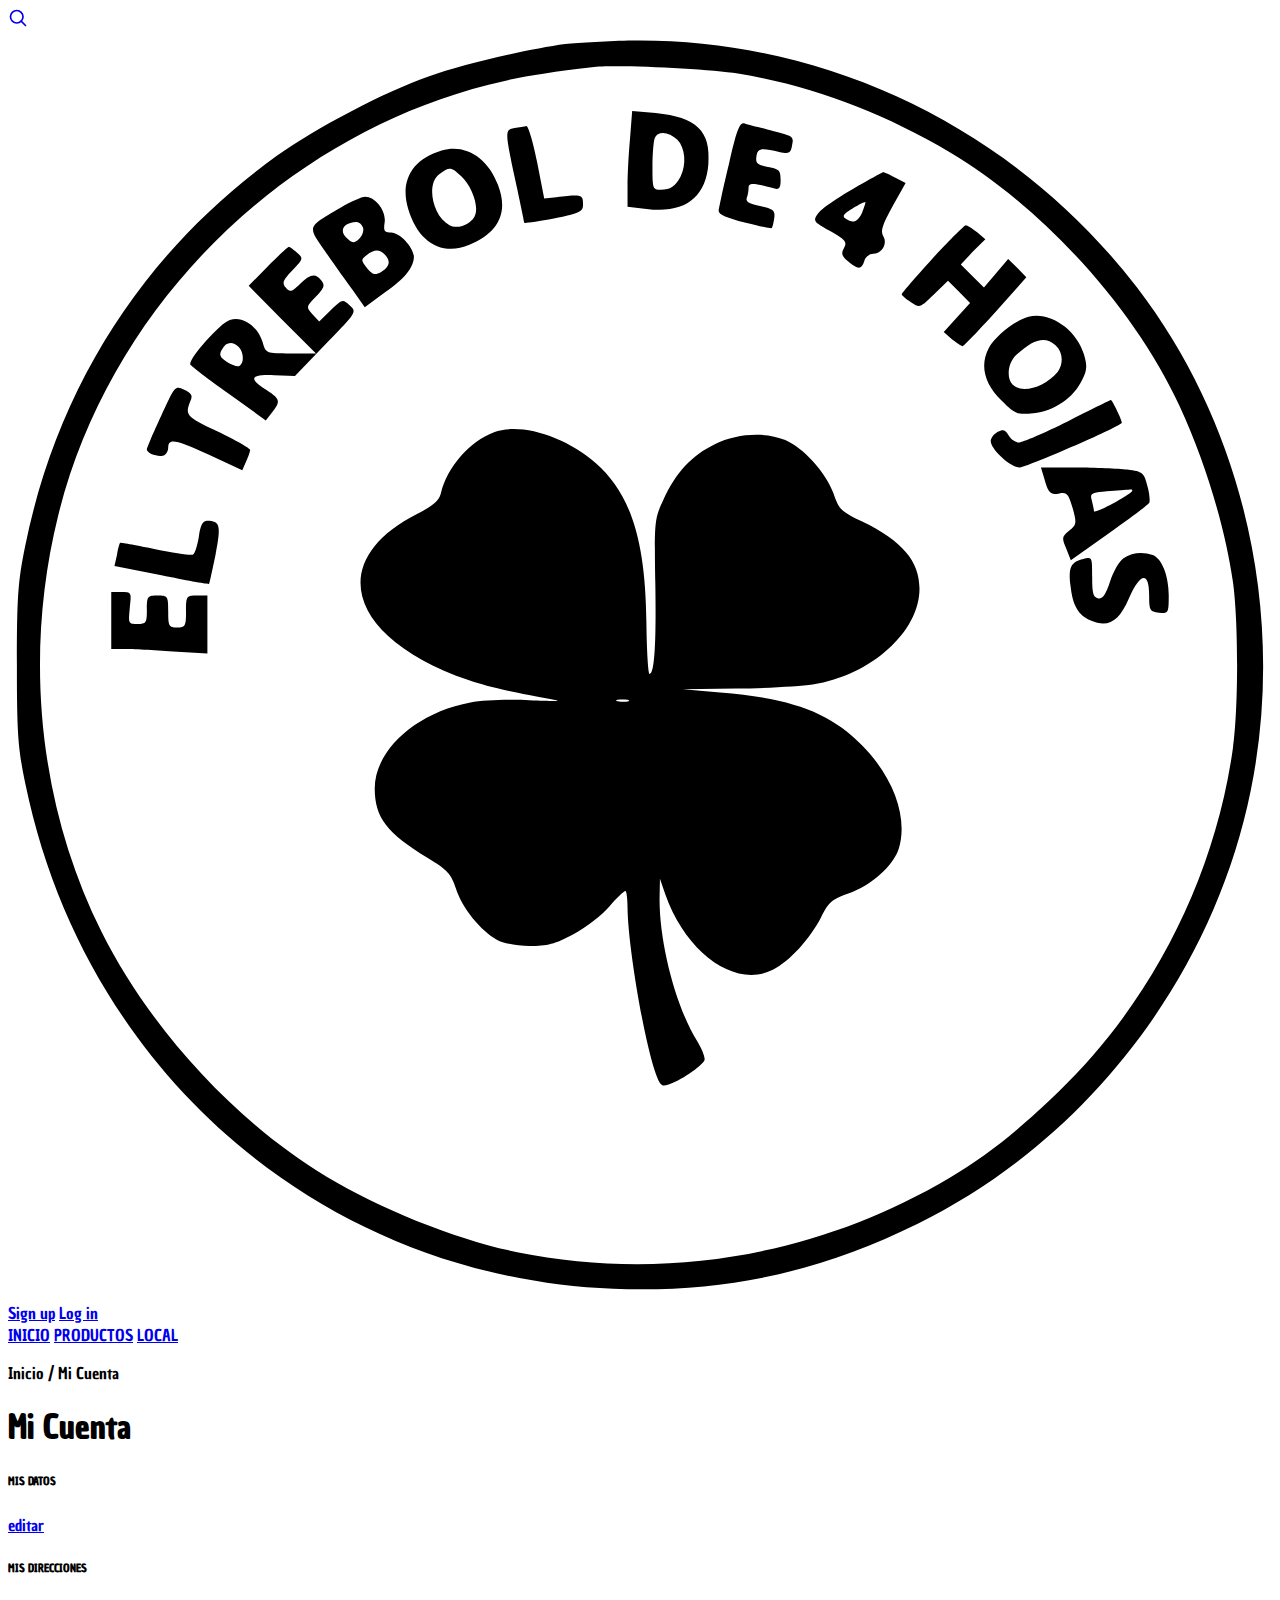
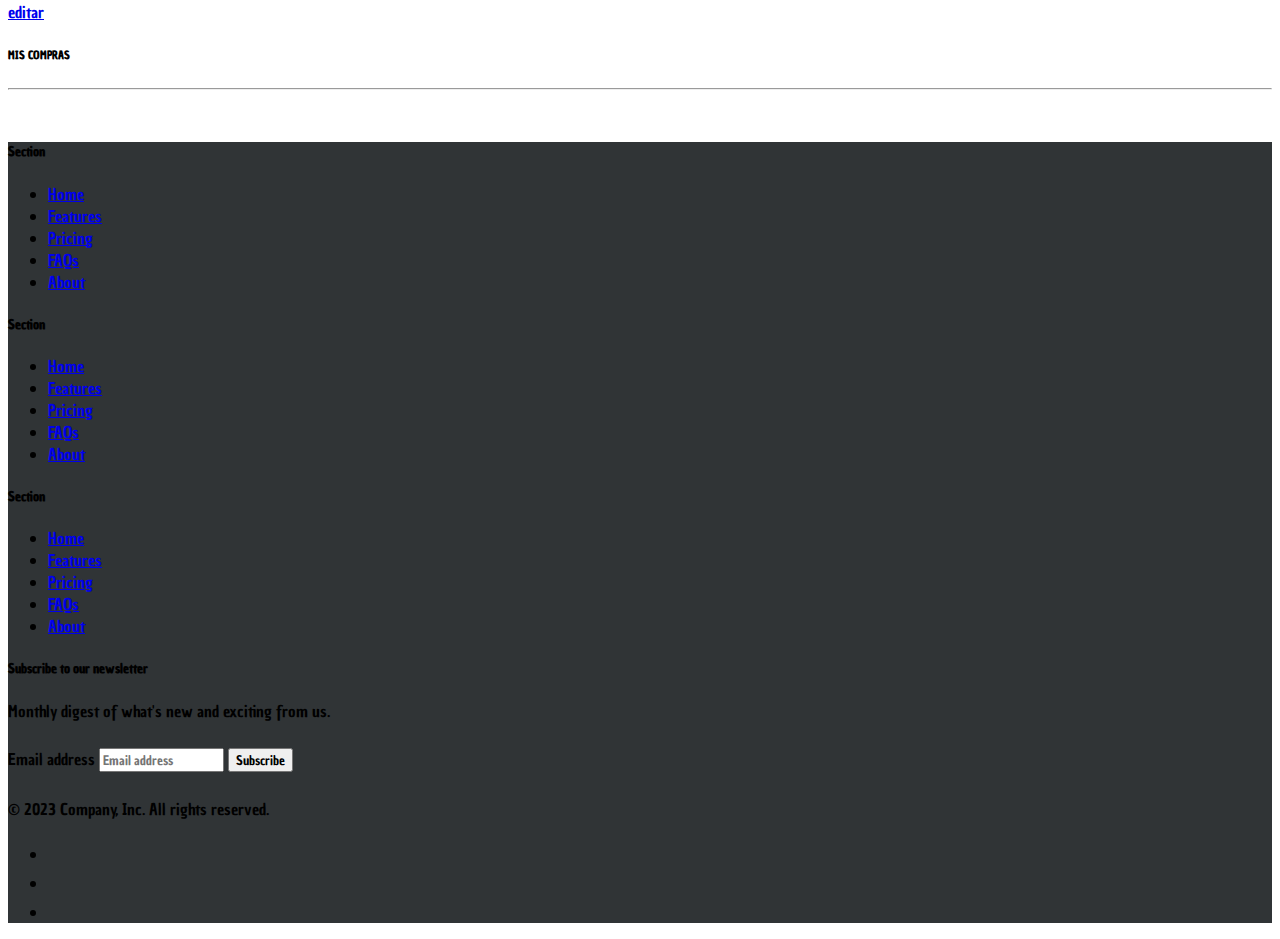
==== commit 938de64e: "cambios en el nav bar y en el flujo de la pagina" ====
--- a/views/index.html
+++ b/views/index.html
@@ -17,7 +17,7 @@
     <div id="navbar" class="container">
         <header class="border-bottom lh-1 py-3">
             <div class="row flex-nowrap justify-content-between align-items-center">
-                <div class="col-4 pt-1">
+                <div class="col-4 justify-content-center">
                     <!--
                         <a class="link-secondary" href="#">Subscribe</a>
                     -->
@@ -32,104 +32,106 @@
                         </svg>
                     </a>
                 </div>
-                <div class="col-4 text-center">
+                <div class="col-4 text-center justify-content-center">
                     <!--
                         <a class="blog-header-logo text-body-emphasis text-decoration-none" href="#">Large</a>
                     -->
-                    <svg xmlns="http://www.w3.org/2000/svg" width="200" height="200" fill="none"
-                        viewBox="0 0 479.000000 440.000000" preserveAspectRatio="xMidYMid meet">
-
-                        <g transform="translate(0.000000,440.000000) scale(0.100000,-0.100000)" fill="#000000"
-                            stroke="none">
-                            <path d="M2165 3969 c-104 -14 -288 -57 -384 -91 -119 -41 -319 -146 -426
-                            -223 -370 -265 -616 -646 -707 -1097 -20 -97 -23 -143 -23 -333 0 -193 3 -234
-                            24 -335 168 -811 836 -1384 1651 -1417 308 -12 572 44 855 183 473 232 829
-                            694 935 1215 101 493 -19 1023 -319 1414 -339 442 -865 700 -1416 694 -66 -1
-                            -151 -6 -190 -10z m485 -83 c205 -34 404 -108 595 -221 262 -155 522 -442 645
-                            -712 73 -158 128 -341 150 -493 16 -109 16 -360 0 -470 -51 -362 -227 -709
-                            -486 -960 -120 -116 -203 -182 -309 -245 -370 -219 -798 -293 -1215 -209 -163
-                            33 -376 117 -535 212 -252 150 -497 416 -632 687 -176 352 -220 775 -122 1170
-                            144 582 624 1062 1209 1210 83 21 159 34 290 49 64 8 324 -4 410 -18z" />
-                            <path d="M2347 3704 c-4 -42 -7 -103 -7 -134 l0 -58 53 -6 c106 -14 167 31
-                            174 126 7 93 -33 131 -148 143 l-66 6 -6 -77z m133 -4 c22 -22 26 -70 9 -103
-                            -15 -28 -28 -37 -56 -37 -22 0 -23 4 -23 64 0 35 3 71 6 80 8 22 40 20 64 -4z" />
-                            <path d="M2625 3633 c-16 -65 -28 -124 -29 -132 -1 -10 23 -20 73 -33 40 -10
-                            75 -18 76 -16 2 2 5 14 7 28 3 22 -2 26 -40 34 -31 6 -41 13 -37 23 3 8 5 21
-                            5 29 0 14 13 14 73 -3 13 -3 17 2 17 25 0 26 -4 31 -36 36 -29 6 -35 11 -32
-                            29 3 23 12 25 64 13 28 -6 32 -4 36 18 5 27 7 26 -72 46 -25 6 -52 13 -61 16
-                            -14 4 -22 -16 -44 -113z" />
-                            <path d="M2023 3733 c-28 -5 -28 -6 2 -147 14 -64 25 -117 25 -119 0 -2 37 3
-                            83 12 76 16 82 19 82 41 0 26 -3 27 -75 19 l-34 -4 -20 103 c-11 56 -25 101
-                            -30 101 -6 -1 -21 -4 -33 -6z" />
-                            <path d="M1818 3670 c-83 -25 -118 -85 -94 -164 28 -94 95 -133 172 -101 83
-                            35 110 91 80 169 -29 77 -93 116 -158 96z m55 -72 c28 -26 48 -78 40 -106 -7
-                            -27 -49 -45 -73 -32 -49 26 -66 118 -28 144 29 21 32 20 61 -6z" />
-                            <path d="M2973 3562 c-46 -26 -90 -57 -98 -69 -15 -21 -13 -23 34 -49 44 -25
-                            48 -31 39 -48 -9 -16 -6 -23 12 -38 28 -23 37 -23 45 2 3 11 15 20 25 20 25 0
-                            41 29 28 50 -8 13 -2 32 26 83 l37 66 -30 15 c-16 9 -31 16 -33 15 -2 0 -40
-                            -21 -85 -47z m26 -66 c-13 -27 -25 -32 -47 -17 -10 6 -5 13 20 28 18 11 34 19
-                            36 18 1 -1 -3 -14 -9 -29z" />
-                            <path d="M1535 3510 c-97 -57 -94 -51 -45 -122 24 -35 59 -84 78 -110 l34 -48
-                            56 41 c57 40 81 70 82 100 0 26 -39 69 -64 69 -19 0 -22 4 -18 29 4 32 -26 71
-                            -55 71 -10 0 -40 -14 -68 -30z m62 -56 c3 -8 -1 -23 -10 -31 -13 -13 -19 -14
-                            -31 -3 -28 22 -17 47 22 49 7 1 15 -6 19 -15z m61 -76 c18 -18 14 -36 -10 -49
-                            -18 -10 -24 -8 -40 11 -17 22 -17 23 -1 36 22 17 36 17 51 2z" />
-                            <path d="M3196 3366 c-47 -52 -86 -97 -86 -100 0 -3 11 -13 26 -22 25 -17 26
-                            -16 65 22 l39 38 31 -31 31 -31 -37 -41 -37 -41 23 -20 c13 -10 27 -19 30 -20
-                            3 0 45 44 93 97 l86 97 -25 26 -26 25 -34 -40 -34 -40 -32 32 -33 33 34 36 35
-                            35 -24 20 c-13 10 -27 19 -31 19 -4 0 -46 -42 -94 -94z" />
-                            <path d="M1330 3345 l-54 -55 94 -95 95 -95 -71 0 c-70 0 -70 0 -79 32 -14 45
-                            -57 75 -92 62 -28 -9 -116 -109 -111 -125 2 -4 50 -41 108 -82 l104 -75 18 23
-                            c24 31 23 37 -17 63 -51 32 -44 44 23 41 l58 -2 87 90 c86 89 87 90 67 108
-                            -20 18 -21 18 -53 -13 l-33 -32 -19 20 c-18 20 -18 21 10 50 23 24 26 32 15
-                            45 -17 21 -30 19 -60 -10 -24 -23 -28 -24 -40 -10 -11 13 -8 21 19 49 30 31
-                            31 33 13 49 -10 9 -21 17 -23 17 -3 0 -29 -25 -59 -55z m-82 -227 c14 -14 16
-                            -45 2 -53 -5 -3 -21 2 -35 11 -20 13 -23 20 -14 35 11 22 30 24 47 7z" />
-                            <path d="M3466 3203 c-37 -10 -93 -54 -111 -87 -26 -48 -14 -100 36 -149 37
-                            -37 42 -39 89 -35 58 6 113 43 137 94 14 27 14 40 5 71 -21 71 -97 122 -156
-                            106z m76 -80 c21 -19 23 -52 6 -75 -36 -43 -100 -62 -126 -36 -19 19 -14 63
-                            11 85 49 45 80 52 109 26z" />
-                            <path d="M1030 2924 c-22 -47 -40 -90 -40 -94 0 -12 37 -23 50 -15 5 3 10 12
-                            10 20 0 28 20 24 113 -19 l95 -44 11 25 c6 13 11 28 11 32 0 5 -41 28 -91 52
-                            -91 43 -93 46 -75 90 5 11 -1 19 -19 27 -26 12 -26 11 -65 -74z" />
-                            <path d="M3576 2909 c-65 -32 -127 -59 -137 -59 -10 0 -23 9 -29 20 -9 16 -15
-                            18 -30 10 -11 -6 -20 -18 -20 -26 0 -23 55 -74 81 -74 18 0 274 111 287 125 3
-                            3 -27 66 -31 64 -1 0 -56 -27 -121 -60z" />
-                            <path d="M1965 2879 c-69 -26 -132 -99 -149 -171 -5 -21 -20 -35 -66 -58 -262
-                            -132 -194 -352 145 -468 52 -18 107 -30 245 -56 14 -3 -20 -2 -76 0 -57 3
-                            -129 0 -165 -6 -152 -28 -269 -133 -269 -242 0 -81 34 -126 149 -195 56 -34
-                            66 -45 79 -86 17 -54 70 -120 116 -144 18 -10 56 -17 91 -17 50 0 71 5 123 33
-                            35 19 81 54 101 78 21 24 41 43 45 43 3 0 6 -21 6 -47 1 -101 43 -354 76 -456
-                            14 -42 19 -47 37 -41 32 9 97 53 103 69 3 7 -7 32 -21 55 -58 92 -106 273
-                            -105 399 l1 56 15 -44 c59 -167 198 -265 302 -212 48 24 104 86 136 148 21 42
-                            31 50 76 66 64 23 125 77 141 124 28 85 -12 201 -102 292 -91 93 -197 132
-                            -399 149 l-105 9 150 2 c83 0 179 6 215 11 164 26 300 148 300 269 0 78 -49
-                            135 -161 189 -59 28 -65 33 -81 80 -21 58 -84 127 -135 149 -57 23 -136 19
-                            -198 -12 -64 -31 -109 -79 -144 -155 -25 -54 -26 -60 -23 -235 3 -174 -3 -255
-                            -16 -255 -4 0 -8 64 -9 143 -2 231 -44 362 -141 448 -88 77 -212 115 -287 88z
-                            m378 -756 c-7 -2 -21 -2 -30 0 -10 3 -4 5 12 5 17 0 24 -2 18 -5z" />
-                            <path d="M3510 2750 c12 -43 17 -48 43 -43 21 4 25 -1 37 -41 12 -43 11 -47
-                            -10 -64 -20 -16 -21 -20 -8 -50 l13 -33 107 76 c59 42 110 80 113 85 3 5 1 27
-                            -5 48 -9 37 -13 40 -56 46 -26 3 -91 6 -145 6 l-98 0 9 -30z m245 -39 c-21
-                            -18 -105 -62 -105 -54 0 4 -3 18 -6 30 -6 20 -2 22 42 26 27 2 56 4 64 5 8 1
-                            10 -1 5 -7z" />
-                            <path d="M1136 2585 c-4 -24 -11 -47 -16 -50 -4 -3 -52 4 -106 15 -53 11 -98
-                            19 -99 18 -2 -2 -6 -17 -9 -34 l-7 -31 132 -26 c73 -15 133 -26 134 -24 1 1 9
-                            38 18 82 16 83 13 94 -24 95 -12 0 -19 -13 -23 -45z" />
-                            <path d="M3733 2525 c-12 -8 -29 -38 -38 -66 -12 -36 -21 -49 -33 -47 -14 3
-                            -17 15 -17 60 0 56 0 57 -25 51 -35 -9 -42 -22 -36 -75 6 -56 22 -84 57 -98
-                            49 -21 79 -3 107 62 32 73 57 77 57 8 0 -42 2 -45 28 -48 26 -3 27 -2 27 48 0
-                            55 -19 104 -45 114 -28 10 -59 7 -82 -9z" />
-                            <path d="M890 2350 l0 -80 38 0 c20 0 81 -3 135 -7 l97 -6 0 81 0 82 -30 0
-                            c-29 0 -30 -2 -30 -45 0 -41 -2 -45 -25 -45 -23 0 -25 4 -25 45 0 43 -1 45
-                            -30 45 -28 0 -30 -2 -30 -40 0 -37 -2 -40 -26 -40 -26 0 -26 2 -22 45 5 44 5
-                            45 -23 45 l-29 0 0 -80z" />
-                        </g>
-                    </svg>
-                </div>
-                <div class="col-4 d-flex justify-content-end align-items-center">
-                    <a class="btn btn-sm btn-outline-secondary mx-2" href="#">Sign up</a>
-                    <a class="btn btn-sm btn-outline-primary" href="#">Log in</a>
+                    <a href="#">
+                        <svg class="w-50 bg-success rounded-circle" xmlns="http://www.w3.org/2000/svg" fill="none" viewBox="60 40 355 355"
+                            preserveAspectRatio="xMidYMid meet">
+
+                            <g transform="translate(0,440) scale(0.1,-0.1)" fill="#000000"
+                                stroke="none">
+                                <path d="M2165 3969 c-104 -14 -288 -57 -384 -91 -119 -41 -319 -146 -426
+                                -223 -370 -265 -616 -646 -707 -1097 -20 -97 -23 -143 -23 -333 0 -193 3 -234
+                                24 -335 168 -811 836 -1384 1651 -1417 308 -12 572 44 855 183 473 232 829
+                                694 935 1215 101 493 -19 1023 -319 1414 -339 442 -865 700 -1416 694 -66 -1
+                                -151 -6 -190 -10z m485 -83 c205 -34 404 -108 595 -221 262 -155 522 -442 645
+                                -712 73 -158 128 -341 150 -493 16 -109 16 -360 0 -470 -51 -362 -227 -709
+                                -486 -960 -120 -116 -203 -182 -309 -245 -370 -219 -798 -293 -1215 -209 -163
+                                33 -376 117 -535 212 -252 150 -497 416 -632 687 -176 352 -220 775 -122 1170
+                                144 582 624 1062 1209 1210 83 21 159 34 290 49 64 8 324 -4 410 -18z" />
+                                <path d="M2347 3704 c-4 -42 -7 -103 -7 -134 l0 -58 53 -6 c106 -14 167 31
+                                174 126 7 93 -33 131 -148 143 l-66 6 -6 -77z m133 -4 c22 -22 26 -70 9 -103
+                                -15 -28 -28 -37 -56 -37 -22 0 -23 4 -23 64 0 35 3 71 6 80 8 22 40 20 64 -4z" />
+                                <path d="M2625 3633 c-16 -65 -28 -124 -29 -132 -1 -10 23 -20 73 -33 40 -10
+                                75 -18 76 -16 2 2 5 14 7 28 3 22 -2 26 -40 34 -31 6 -41 13 -37 23 3 8 5 21
+                                5 29 0 14 13 14 73 -3 13 -3 17 2 17 25 0 26 -4 31 -36 36 -29 6 -35 11 -32
+                                29 3 23 12 25 64 13 28 -6 32 -4 36 18 5 27 7 26 -72 46 -25 6 -52 13 -61 16
+                                -14 4 -22 -16 -44 -113z" />
+                                <path d="M2023 3733 c-28 -5 -28 -6 2 -147 14 -64 25 -117 25 -119 0 -2 37 3
+                                83 12 76 16 82 19 82 41 0 26 -3 27 -75 19 l-34 -4 -20 103 c-11 56 -25 101
+                                -30 101 -6 -1 -21 -4 -33 -6z" />
+                                <path d="M1818 3670 c-83 -25 -118 -85 -94 -164 28 -94 95 -133 172 -101 83
+                                35 110 91 80 169 -29 77 -93 116 -158 96z m55 -72 c28 -26 48 -78 40 -106 -7
+                                -27 -49 -45 -73 -32 -49 26 -66 118 -28 144 29 21 32 20 61 -6z" />
+                                <path d="M2973 3562 c-46 -26 -90 -57 -98 -69 -15 -21 -13 -23 34 -49 44 -25
+                                48 -31 39 -48 -9 -16 -6 -23 12 -38 28 -23 37 -23 45 2 3 11 15 20 25 20 25 0
+                                41 29 28 50 -8 13 -2 32 26 83 l37 66 -30 15 c-16 9 -31 16 -33 15 -2 0 -40
+                                -21 -85 -47z m26 -66 c-13 -27 -25 -32 -47 -17 -10 6 -5 13 20 28 18 11 34 19
+                                36 18 1 -1 -3 -14 -9 -29z" />
+                                <path d="M1535 3510 c-97 -57 -94 -51 -45 -122 24 -35 59 -84 78 -110 l34 -48
+                                56 41 c57 40 81 70 82 100 0 26 -39 69 -64 69 -19 0 -22 4 -18 29 4 32 -26 71
+                                -55 71 -10 0 -40 -14 -68 -30z m62 -56 c3 -8 -1 -23 -10 -31 -13 -13 -19 -14
+                                -31 -3 -28 22 -17 47 22 49 7 1 15 -6 19 -15z m61 -76 c18 -18 14 -36 -10 -49
+                                -18 -10 -24 -8 -40 11 -17 22 -17 23 -1 36 22 17 36 17 51 2z" />
+                                <path d="M3196 3366 c-47 -52 -86 -97 -86 -100 0 -3 11 -13 26 -22 25 -17 26
+                                -16 65 22 l39 38 31 -31 31 -31 -37 -41 -37 -41 23 -20 c13 -10 27 -19 30 -20
+                                3 0 45 44 93 97 l86 97 -25 26 -26 25 -34 -40 -34 -40 -32 32 -33 33 34 36 35
+                                35 -24 20 c-13 10 -27 19 -31 19 -4 0 -46 -42 -94 -94z" />
+                                <path d="M1330 3345 l-54 -55 94 -95 95 -95 -71 0 c-70 0 -70 0 -79 32 -14 45
+                                -57 75 -92 62 -28 -9 -116 -109 -111 -125 2 -4 50 -41 108 -82 l104 -75 18 23
+                                c24 31 23 37 -17 63 -51 32 -44 44 23 41 l58 -2 87 90 c86 89 87 90 67 108
+                                -20 18 -21 18 -53 -13 l-33 -32 -19 20 c-18 20 -18 21 10 50 23 24 26 32 15
+                                45 -17 21 -30 19 -60 -10 -24 -23 -28 -24 -40 -10 -11 13 -8 21 19 49 30 31
+                                31 33 13 49 -10 9 -21 17 -23 17 -3 0 -29 -25 -59 -55z m-82 -227 c14 -14 16
+                                -45 2 -53 -5 -3 -21 2 -35 11 -20 13 -23 20 -14 35 11 22 30 24 47 7z" />
+                                <path d="M3466 3203 c-37 -10 -93 -54 -111 -87 -26 -48 -14 -100 36 -149 37
+                                -37 42 -39 89 -35 58 6 113 43 137 94 14 27 14 40 5 71 -21 71 -97 122 -156
+                                106z m76 -80 c21 -19 23 -52 6 -75 -36 -43 -100 -62 -126 -36 -19 19 -14 63
+                                11 85 49 45 80 52 109 26z" />
+                                <path d="M1030 2924 c-22 -47 -40 -90 -40 -94 0 -12 37 -23 50 -15 5 3 10 12
+                                10 20 0 28 20 24 113 -19 l95 -44 11 25 c6 13 11 28 11 32 0 5 -41 28 -91 52
+                                -91 43 -93 46 -75 90 5 11 -1 19 -19 27 -26 12 -26 11 -65 -74z" />
+                                <path d="M3576 2909 c-65 -32 -127 -59 -137 -59 -10 0 -23 9 -29 20 -9 16 -15
+                                18 -30 10 -11 -6 -20 -18 -20 -26 0 -23 55 -74 81 -74 18 0 274 111 287 125 3
+                                3 -27 66 -31 64 -1 0 -56 -27 -121 -60z" />
+                                <path d="M1965 2879 c-69 -26 -132 -99 -149 -171 -5 -21 -20 -35 -66 -58 -262
+                                -132 -194 -352 145 -468 52 -18 107 -30 245 -56 14 -3 -20 -2 -76 0 -57 3
+                                -129 0 -165 -6 -152 -28 -269 -133 -269 -242 0 -81 34 -126 149 -195 56 -34
+                                66 -45 79 -86 17 -54 70 -120 116 -144 18 -10 56 -17 91 -17 50 0 71 5 123 33
+                                35 19 81 54 101 78 21 24 41 43 45 43 3 0 6 -21 6 -47 1 -101 43 -354 76 -456
+                                14 -42 19 -47 37 -41 32 9 97 53 103 69 3 7 -7 32 -21 55 -58 92 -106 273
+                                -105 399 l1 56 15 -44 c59 -167 198 -265 302 -212 48 24 104 86 136 148 21 42
+                                31 50 76 66 64 23 125 77 141 124 28 85 -12 201 -102 292 -91 93 -197 132
+                                -399 149 l-105 9 150 2 c83 0 179 6 215 11 164 26 300 148 300 269 0 78 -49
+                                135 -161 189 -59 28 -65 33 -81 80 -21 58 -84 127 -135 149 -57 23 -136 19
+                                -198 -12 -64 -31 -109 -79 -144 -155 -25 -54 -26 -60 -23 -235 3 -174 -3 -255
+                                -16 -255 -4 0 -8 64 -9 143 -2 231 -44 362 -141 448 -88 77 -212 115 -287 88z
+                                m378 -756 c-7 -2 -21 -2 -30 0 -10 3 -4 5 12 5 17 0 24 -2 18 -5z" />
+                                <path d="M3510 2750 c12 -43 17 -48 43 -43 21 4 25 -1 37 -41 12 -43 11 -47
+                                -10 -64 -20 -16 -21 -20 -8 -50 l13 -33 107 76 c59 42 110 80 113 85 3 5 1 27
+                                -5 48 -9 37 -13 40 -56 46 -26 3 -91 6 -145 6 l-98 0 9 -30z m245 -39 c-21
+                                -18 -105 -62 -105 -54 0 4 -3 18 -6 30 -6 20 -2 22 42 26 27 2 56 4 64 5 8 1
+                                10 -1 5 -7z" />
+                                <path d="M1136 2585 c-4 -24 -11 -47 -16 -50 -4 -3 -52 4 -106 15 -53 11 -98
+                                19 -99 18 -2 -2 -6 -17 -9 -34 l-7 -31 132 -26 c73 -15 133 -26 134 -24 1 1 9
+                                38 18 82 16 83 13 94 -24 95 -12 0 -19 -13 -23 -45z" />
+                                <path d="M3733 2525 c-12 -8 -29 -38 -38 -66 -12 -36 -21 -49 -33 -47 -14 3
+                                -17 15 -17 60 0 56 0 57 -25 51 -35 -9 -42 -22 -36 -75 6 -56 22 -84 57 -98
+                                49 -21 79 -3 107 62 32 73 57 77 57 8 0 -42 2 -45 28 -48 26 -3 27 -2 27 48 0
+                                55 -19 104 -45 114 -28 10 -59 7 -82 -9z" />
+                                <path d="M890 2350 l0 -80 38 0 c20 0 81 -3 135 -7 l97 -6 0 81 0 82 -30 0
+                                c-29 0 -30 -2 -30 -45 0 -41 -2 -45 -25 -45 -23 0 -25 4 -25 45 0 43 -1 45
+                                -30 45 -28 0 -30 -2 -30 -40 0 -37 -2 -40 -26 -40 -26 0 -26 2 -22 45 5 44 5
+                                45 -23 45 l-29 0 0 -80z" />
+                            </g>
+                        </svg>
+                    </a>
+                </div>
+                <div class="col-4 d-flex justify-content-center align-items-center">
+                    <a class="btn btn-lg btn-outline-secondary mx-2" href="#">Sign up</a>
+                    <a class="btn btn-lg btn-outline-success mx-2" href="#">Log in</a>
                 </div>
             </div>
         </header>
@@ -137,19 +139,7 @@
         <div class="nav-scroller py-1 mb-3 border-bottom">
             <nav class="nav nav-underline justify-content-center">
                 <a class="nav-item nav-link link-body-emphasis mx-5 active" href="#">INICIO</a>
-                <div class="dropdown">
-                    <a class="nav-item nav-link link-body-emphasis mx-5" href="#">PRODUCTOS</a>
-                    <div class="dropdown-content">
-                        <a href="#">Opción 1</a>
-                        <div class="sub-dropdown-active">
-                            <a href="#">Opción 2</a>
-                            <div class="sub-dropdown">
-                                <a href="#">Sub-Opción 1</a>
-                                <a href="#">Sub-Opción 2</a>
-                            </div>
-                        </div>
-                    </div>
-                </div>
+                <a class="nav-item nav-link link-body-emphasis mx-5" href="#">PRODUCTOS</a>
                 <a class="nav-item nav-link link-body-emphasis mx-5" href="#">LOCAL</a>
             </nav>
         </div>
@@ -199,44 +189,35 @@
                         <h5>Section</h5>
                         <ul class="nav flex-column">
                             <li class="nav-item mb-2"><a href="#" class="nav-link p-0 text-body-secondary">Home</a></li>
-                            <li class="nav-item mb-2"><a href="#" class="nav-link p-0 text-body-secondary">Features</a>
-                            </li>
-                            <li class="nav-item mb-2"><a href="#" class="nav-link p-0 text-body-secondary">Pricing</a>
-                            </li>
+                            <li class="nav-item mb-2"><a href="#" class="nav-link p-0 text-body-secondary">Features</a></li>
+                            <li class="nav-item mb-2"><a href="#" class="nav-link p-0 text-body-secondary">Pricing</a></li>
                             <li class="nav-item mb-2"><a href="#" class="nav-link p-0 text-body-secondary">FAQs</a></li>
-                            <li class="nav-item mb-2"><a href="#" class="nav-link p-0 text-body-secondary">About</a>
-                            </li>
+                            <li class="nav-item mb-2"><a href="#" class="nav-link p-0 text-body-secondary">About</a></li>
                         </ul>
                     </div>
-
+    
                     <div class="col-6 col-md-2 mb-3">
                         <h5>Section</h5>
                         <ul class="nav flex-column">
                             <li class="nav-item mb-2"><a href="#" class="nav-link p-0 text-body-secondary">Home</a></li>
-                            <li class="nav-item mb-2"><a href="#" class="nav-link p-0 text-body-secondary">Features</a>
-                            </li>
-                            <li class="nav-item mb-2"><a href="#" class="nav-link p-0 text-body-secondary">Pricing</a>
-                            </li>
+                            <li class="nav-item mb-2"><a href="#" class="nav-link p-0 text-body-secondary">Features</a></li>
+                            <li class="nav-item mb-2"><a href="#" class="nav-link p-0 text-body-secondary">Pricing</a></li>
                             <li class="nav-item mb-2"><a href="#" class="nav-link p-0 text-body-secondary">FAQs</a></li>
-                            <li class="nav-item mb-2"><a href="#" class="nav-link p-0 text-body-secondary">About</a>
-                            </li>
+                            <li class="nav-item mb-2"><a href="#" class="nav-link p-0 text-body-secondary">About</a></li>
                         </ul>
                     </div>
-
+    
                     <div class="col-6 col-md-2 mb-3">
                         <h5>Section</h5>
                         <ul class="nav flex-column">
                             <li class="nav-item mb-2"><a href="#" class="nav-link p-0 text-body-secondary">Home</a></li>
-                            <li class="nav-item mb-2"><a href="#" class="nav-link p-0 text-body-secondary">Features</a>
-                            </li>
-                            <li class="nav-item mb-2"><a href="#" class="nav-link p-0 text-body-secondary">Pricing</a>
-                            </li>
+                            <li class="nav-item mb-2"><a href="#" class="nav-link p-0 text-body-secondary">Features</a></li>
+                            <li class="nav-item mb-2"><a href="#" class="nav-link p-0 text-body-secondary">Pricing</a></li>
                             <li class="nav-item mb-2"><a href="#" class="nav-link p-0 text-body-secondary">FAQs</a></li>
-                            <li class="nav-item mb-2"><a href="#" class="nav-link p-0 text-body-secondary">About</a>
-                            </li>
+                            <li class="nav-item mb-2"><a href="#" class="nav-link p-0 text-body-secondary">About</a></li>
                         </ul>
                     </div>
-
+    
                     <div class="col-md-5 offset-md-1 mb-3">
                         <form>
                             <h5>Subscribe to our newsletter</h5>
@@ -249,7 +230,7 @@
                         </form>
                     </div>
                 </div>
-
+    
                 <div class="d-flex flex-column flex-sm-row justify-content-between pt-4 mt-4 border-top">
                     <p>© 2023 Company, Inc. All rights reserved.</p>
                     <ul class="list-unstyled d-flex">
@@ -270,6 +251,6 @@
 </body>
 <script src="https://cdn.jsdelivr.net/npm/bootstrap@5.3.0/dist/js/bootstrap.bundle.min.js"
     integrity="sha384-geWF76RCwLtnZ8qwWowPQNguL3RmwHVBC9FhGdlKrxdiJJigb/j/68SIy3Te4Bkz"
-    crossorigin="anonymous"></script>
+    crossorigin="anonymous"></script>   
 
 </html>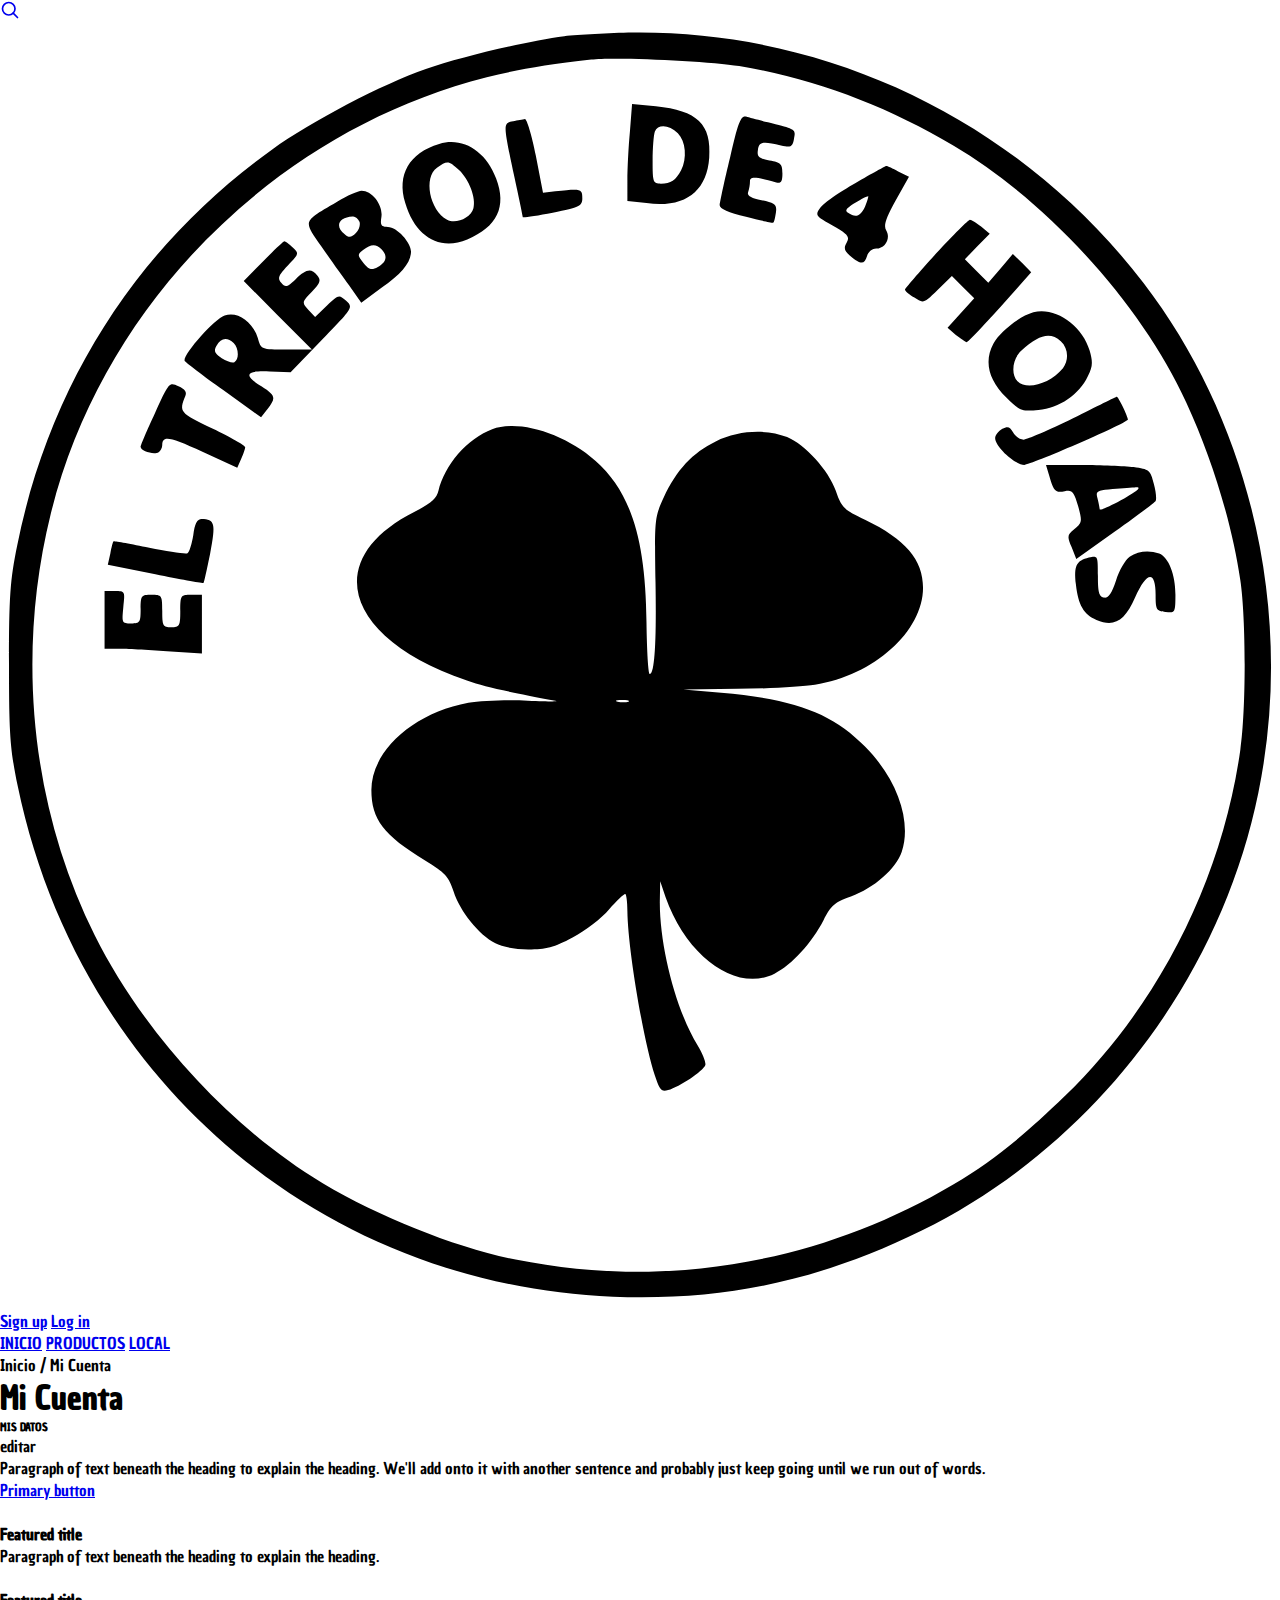
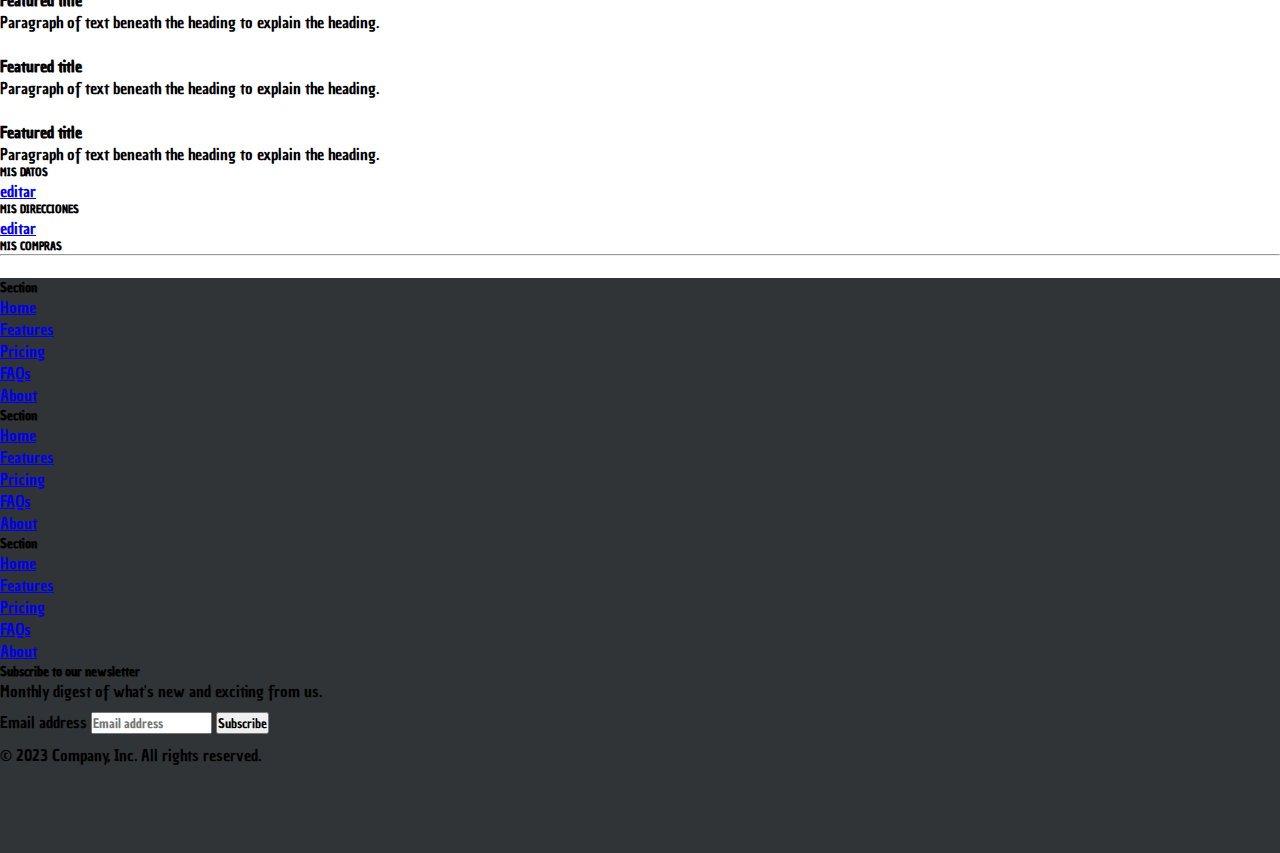
==== commit 01c69ebc: "arreglo conflicto" ====
--- a/views/index.html
+++ b/views/index.html
@@ -14,6 +14,7 @@
 </head>
 
 <body>
+    <!-- Nav Bar -->
     <div id="navbar" class="container">
         <header class="border-bottom lh-1 py-3">
             <div class="row flex-nowrap justify-content-between align-items-center">
@@ -139,14 +140,95 @@
         <div class="nav-scroller py-1 mb-3 border-bottom">
             <nav class="nav nav-underline justify-content-center">
                 <a class="nav-item nav-link link-body-emphasis mx-5 active" href="#">INICIO</a>
-                <a class="nav-item nav-link link-body-emphasis mx-5" href="#">PRODUCTOS</a>
+                <div class="dropdown">
+                    <a class="nav-item nav-link link-body-emphasis mx-5" href="#">PRODUCTOS</a>
+                    <div class="dropdown-content">
+                        <a href="#">Opción 1</a>
+                        <div class="sub-dropdown-active">
+                            <a href="#">Opción 2</a>
+                            <div class="sub-dropdown">
+                                <a href="#">Sub-Opción 1</a>
+                                <a href="#">Sub-Opción 2</a>
+                            </div>
+                        </div>
+                    </div>
+                </div>
                 <a class="nav-item nav-link link-body-emphasis mx-5" href="#">LOCAL</a>
             </nav>
         </div>
     </div>
+
+    <!-- Content -->
     <div class="container">
         <p>Inicio / <span class="text-body-emphasis">Mi Cuenta</span></p>
         <h1>Mi Cuenta</h1>
+    </div>
+
+    <div class="container py-4">
+        <!-- <h2 class="pb-2 border-bottom">Features with title</h2> -->
+
+        <div class="row row-cols-1 row-cols-md-2 align-items-md-center g-5">
+            <div class="col d-flex flex-column align-items-start">
+                <div class="d-flex w-100 justify-content-between">
+                    <h6 class="text-body-secondary">MIS DATOS</h6>
+                    <p>editar</p>
+                </div>
+                <p class="text-body-secondary">Paragraph of text beneath the heading to explain the heading. We'll add
+                    onto it with another sentence and probably just keep going until we run out of words.</p>
+                <a href="#" class="btn btn-primary btn-lg">Primary button</a>
+            </div>
+
+            <div class="col">
+                <div class="row row-cols-1 row-cols-sm-2 g-4">
+                    <div class="col d-flex flex-column gap-2">
+                        <div
+                            class="feature-icon-small d-inline-flex align-items-center justify-content-center text-bg-primary bg-gradient fs-4 rounded-3">
+                            <svg class="bi" width="1em" height="1em">
+                                <use xlink:href="#collection"></use>
+                            </svg>
+                        </div>
+                        <h4 class="fw-semibold mb-0 text-body-emphasis">Featured title</h4>
+                        <p class="text-body-secondary">Paragraph of text beneath the heading to explain the heading.</p>
+                    </div>
+
+                    <div class="col d-flex flex-column gap-2">
+                        <div
+                            class="feature-icon-small d-inline-flex align-items-center justify-content-center text-bg-primary bg-gradient fs-4 rounded-3">
+                            <svg class="bi" width="1em" height="1em">
+                                <use xlink:href="#gear-fill"></use>
+                            </svg>
+                        </div>
+                        <h4 class="fw-semibold mb-0 text-body-emphasis">Featured title</h4>
+                        <p class="text-body-secondary">Paragraph of text beneath the heading to explain the heading.</p>
+                    </div>
+
+                    <div class="col d-flex flex-column gap-2">
+                        <div
+                            class="feature-icon-small d-inline-flex align-items-center justify-content-center text-bg-primary bg-gradient fs-4 rounded-3">
+                            <svg class="bi" width="1em" height="1em">
+                                <use xlink:href="#speedometer"></use>
+                            </svg>
+                        </div>
+                        <h4 class="fw-semibold mb-0 text-body-emphasis">Featured title</h4>
+                        <p class="text-body-secondary">Paragraph of text beneath the heading to explain the heading.</p>
+                    </div>
+
+                    <div class="col d-flex flex-column gap-2">
+                        <div
+                            class="feature-icon-small d-inline-flex align-items-center justify-content-center text-bg-primary bg-gradient fs-4 rounded-3">
+                            <svg class="bi" width="1em" height="1em">
+                                <use xlink:href="#table"></use>
+                            </svg>
+                        </div>
+                        <h4 class="fw-semibold mb-0 text-body-emphasis">Featured title</h4>
+                        <p class="text-body-secondary">Paragraph of text beneath the heading to explain the heading.</p>
+                    </div>
+                </div>
+            </div>
+        </div>
+    </div>
+
+    <div class="container">
         <div class="d-flex">
             <div id="data">
                 <div>
@@ -181,6 +263,10 @@
             </div>
         </div>
     </div>
+
+
+
+    <!-- Footer -->
     <div class="text-white" style="background-color: #303436;">
         <div class="container">
             <footer class="py-5">
@@ -189,35 +275,44 @@
                         <h5>Section</h5>
                         <ul class="nav flex-column">
                             <li class="nav-item mb-2"><a href="#" class="nav-link p-0 text-body-secondary">Home</a></li>
-                            <li class="nav-item mb-2"><a href="#" class="nav-link p-0 text-body-secondary">Features</a></li>
-                            <li class="nav-item mb-2"><a href="#" class="nav-link p-0 text-body-secondary">Pricing</a></li>
+                            <li class="nav-item mb-2"><a href="#" class="nav-link p-0 text-body-secondary">Features</a>
+                            </li>
+                            <li class="nav-item mb-2"><a href="#" class="nav-link p-0 text-body-secondary">Pricing</a>
+                            </li>
                             <li class="nav-item mb-2"><a href="#" class="nav-link p-0 text-body-secondary">FAQs</a></li>
-                            <li class="nav-item mb-2"><a href="#" class="nav-link p-0 text-body-secondary">About</a></li>
+                            <li class="nav-item mb-2"><a href="#" class="nav-link p-0 text-body-secondary">About</a>
+                            </li>
                         </ul>
                     </div>
-    
+
                     <div class="col-6 col-md-2 mb-3">
                         <h5>Section</h5>
                         <ul class="nav flex-column">
                             <li class="nav-item mb-2"><a href="#" class="nav-link p-0 text-body-secondary">Home</a></li>
-                            <li class="nav-item mb-2"><a href="#" class="nav-link p-0 text-body-secondary">Features</a></li>
-                            <li class="nav-item mb-2"><a href="#" class="nav-link p-0 text-body-secondary">Pricing</a></li>
+                            <li class="nav-item mb-2"><a href="#" class="nav-link p-0 text-body-secondary">Features</a>
+                            </li>
+                            <li class="nav-item mb-2"><a href="#" class="nav-link p-0 text-body-secondary">Pricing</a>
+                            </li>
                             <li class="nav-item mb-2"><a href="#" class="nav-link p-0 text-body-secondary">FAQs</a></li>
-                            <li class="nav-item mb-2"><a href="#" class="nav-link p-0 text-body-secondary">About</a></li>
+                            <li class="nav-item mb-2"><a href="#" class="nav-link p-0 text-body-secondary">About</a>
+                            </li>
                         </ul>
                     </div>
-    
+
                     <div class="col-6 col-md-2 mb-3">
                         <h5>Section</h5>
                         <ul class="nav flex-column">
                             <li class="nav-item mb-2"><a href="#" class="nav-link p-0 text-body-secondary">Home</a></li>
-                            <li class="nav-item mb-2"><a href="#" class="nav-link p-0 text-body-secondary">Features</a></li>
-                            <li class="nav-item mb-2"><a href="#" class="nav-link p-0 text-body-secondary">Pricing</a></li>
+                            <li class="nav-item mb-2"><a href="#" class="nav-link p-0 text-body-secondary">Features</a>
+                            </li>
+                            <li class="nav-item mb-2"><a href="#" class="nav-link p-0 text-body-secondary">Pricing</a>
+                            </li>
                             <li class="nav-item mb-2"><a href="#" class="nav-link p-0 text-body-secondary">FAQs</a></li>
-                            <li class="nav-item mb-2"><a href="#" class="nav-link p-0 text-body-secondary">About</a></li>
+                            <li class="nav-item mb-2"><a href="#" class="nav-link p-0 text-body-secondary">About</a>
+                            </li>
                         </ul>
                     </div>
-    
+
                     <div class="col-md-5 offset-md-1 mb-3">
                         <form>
                             <h5>Subscribe to our newsletter</h5>
@@ -230,7 +325,7 @@
                         </form>
                     </div>
                 </div>
-    
+
                 <div class="d-flex flex-column flex-sm-row justify-content-between pt-4 mt-4 border-top">
                     <p>© 2023 Company, Inc. All rights reserved.</p>
                     <ul class="list-unstyled d-flex">
--- a/css/style.css
+++ b/css/style.css
@@ -1,11 +1,19 @@
-* {
-    font-family: 'Chau Philomene One', sans-serif;
-}
 
-.px-45 {
-    padding-right: 2rem !important;
-    padding-left: 2rem !important;
-}
+    
+    *{
+        margin: 0;
+        padding: 0;
+        font-family: 'Chau Philomene One', sans-serif;
+        
+    }
+
+    .svg-icon-sm{
+        transform: scale(1.75);
+    }
+    .btn-transparent {
+        background-color: transparent !important; 
+        border: none;
+    }
 
 /*---------- Nav-Bar ------------*/
 
@@ -73,13 +81,46 @@
     height: 750px;
     width: ;
 }*/
+.anchor_links2{
+    text-decoration: none; 
+    color: black; 
+    font-size: 18px; 
+    font-weight: 300;
+    display: block;
+}
 
-.container{
+.anchor_links {
+    text-decoration: none;
+    color: black;
+    font-size: 12px;
+    font-weight: 300;
+    background-color: blanchedalmond;
+    margin-right: 10px;
+}
+
+.cuadrado{
+    width: auto;
+    height: auto;
+    border-radius: 3px;
+    text-align: center;
+    background-color: antiquewhite;
+    margin-right: 10px;
+}
+
+.slider-container {
+    display: flex;
+    overflow-x: scroll;
+    -webkit-overflow-scrolling: touch; 
+    white-space: nowrap;
+}
+
+.container {
     border: none;
 }
+
 .linea-superior {
     position: absolute;
-    
+
     top: -12px;
     left: 0;
     right: 0;
@@ -87,12 +128,12 @@
     background-color: #8a8a8a;
 }
 
-.no-deco{
+.no-deco {
     text-decoration: none;
     color: black;
 }
 
-.no-deco:hover{
+.no-deco:hover {
     text-decoration: underline;
 }
 
@@ -150,3 +191,4 @@
 }
 
 
+
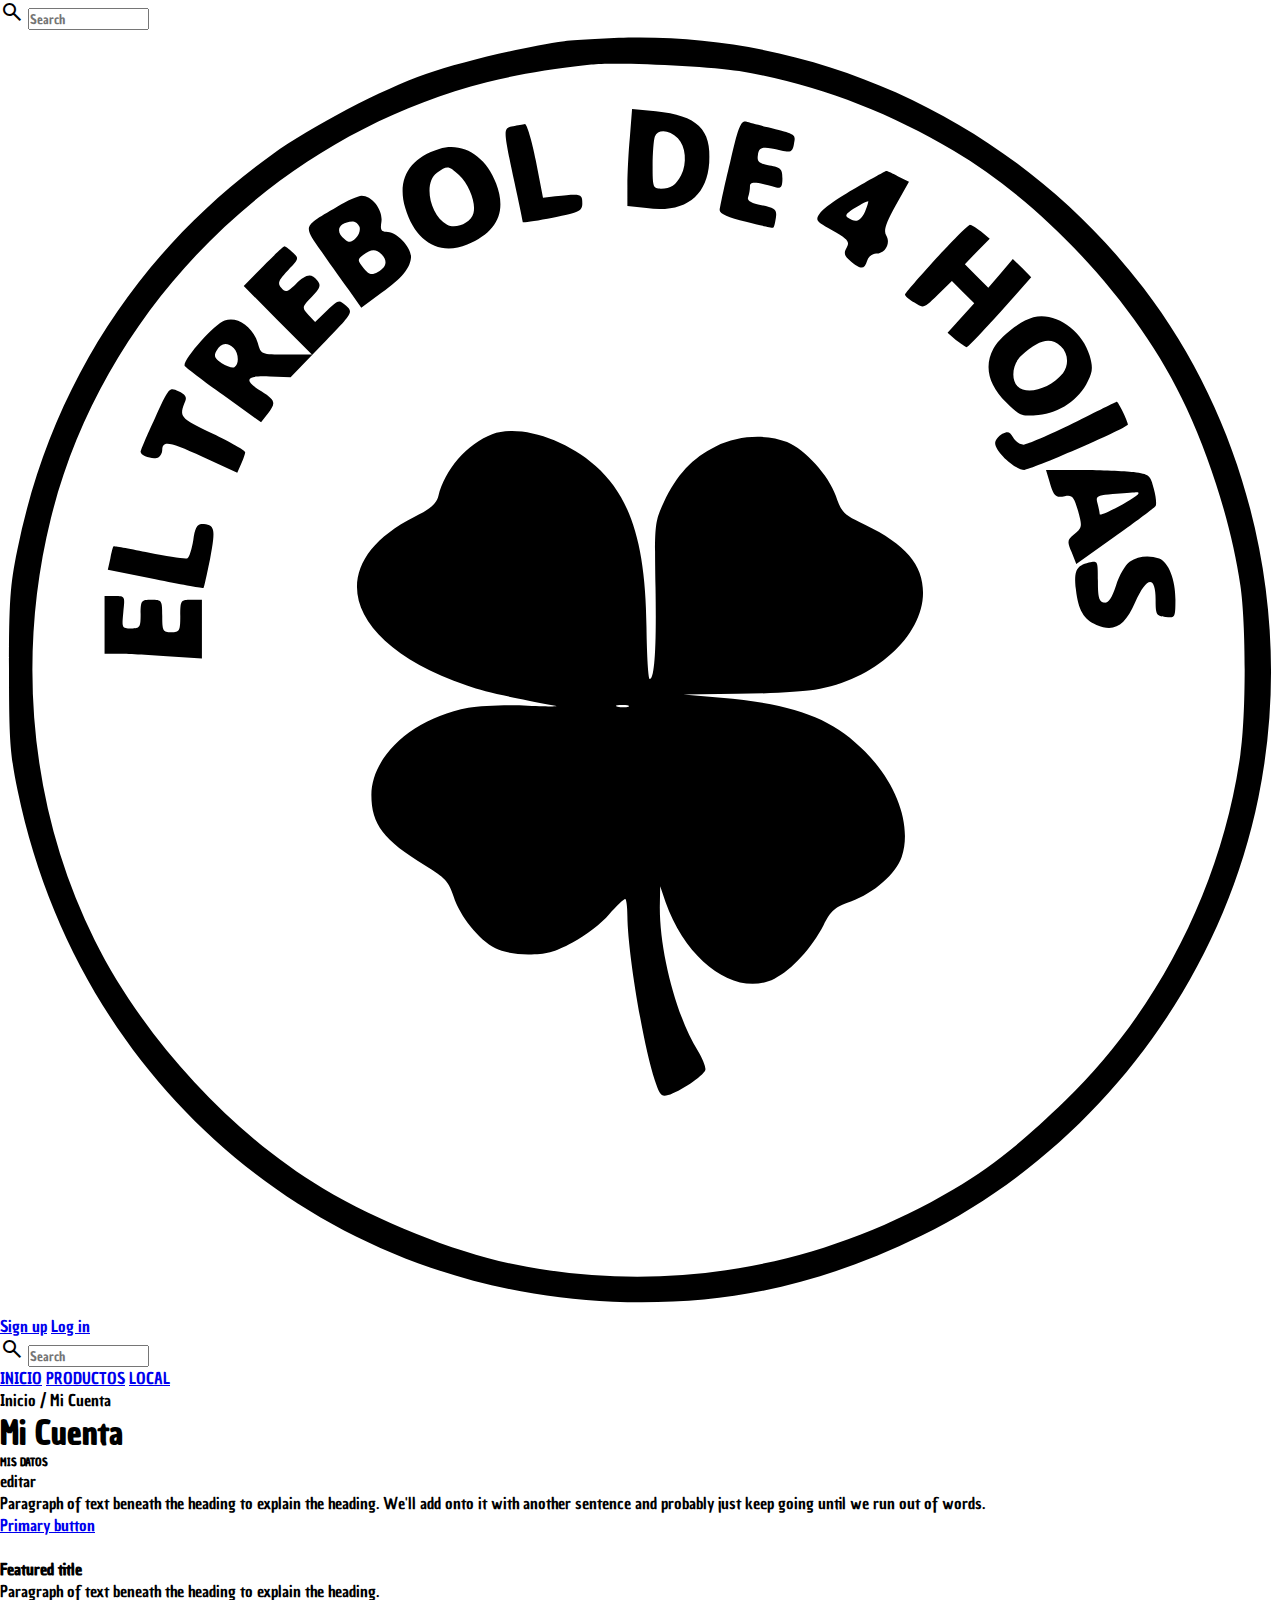
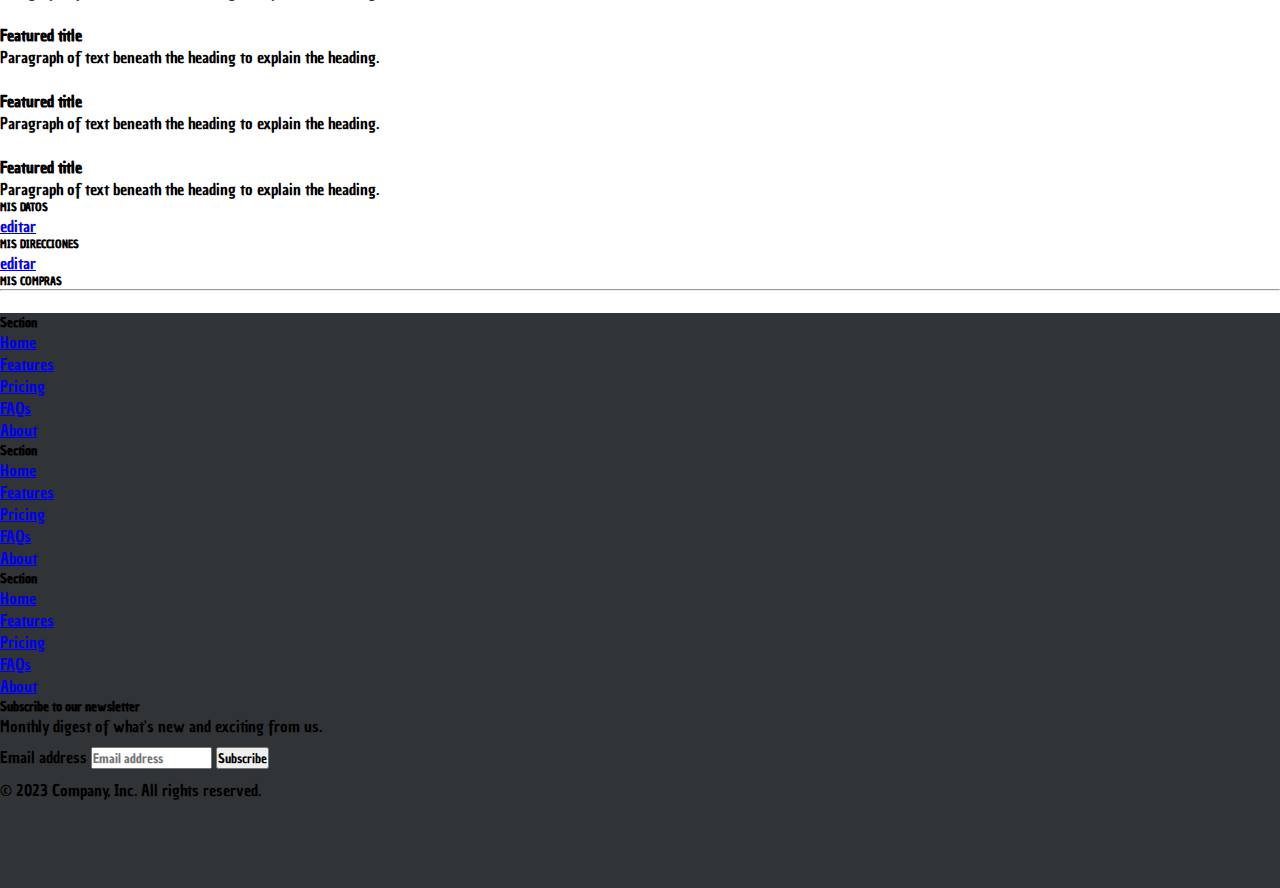
==== commit 4cc5910c: "cambios en el navbar" ====
--- a/views/index.html
+++ b/views/index.html
@@ -8,6 +8,7 @@
         integrity="sha384-9ndCyUaIbzAi2FUVXJi0CjmCapSmO7SnpJef0486qhLnuZ2cdeRhO02iuK6FUUVM" crossorigin="anonymous">
     <link rel="preconnect" href="https://fonts.googleapis.com">
     <link rel="preconnect" href="https://fonts.gstatic.com" crossorigin>
+    <link rel="stylesheet" href="https://fonts.googleapis.com/css2?family=Material+Symbols+Outlined:opsz,wght,FILL,GRAD@20..48,100..700,0..1,-50..200" />
     <link href="https://fonts.googleapis.com/css2?family=Chau+Philomene+One&display=swap" rel="stylesheet">
     <link rel="stylesheet" href="../css/style.css">
     <title>Configuracion Pagina</title>
@@ -17,26 +18,19 @@
     <!-- Nav Bar -->
     <div id="navbar" class="container">
         <header class="border-bottom lh-1 py-3">
-            <div class="row flex-nowrap justify-content-between align-items-center">
-                <div class="col-4 justify-content-center">
-                    <!--
-                        <a class="link-secondary" href="#">Subscribe</a>
-                    -->
-
-                    <a class="link-secondary" href="#" aria-label="Search">
-                        <svg xmlns="http://www.w3.org/2000/svg" width="20" height="20" fill="none" stroke="currentColor"
-                            stroke-linecap="round" stroke-linejoin="round" stroke-width="2" class="mx-3" role="img"
-                            viewBox="0 0 24 24">
-                            <title>Search</title>
-                            <circle cx="10.5" cy="10.5" r="7.5"></circle>
-                            <path d="M21 21l-5.2-5.2"></path>
-                        </svg>
-                    </a>
-                </div>
-                <div class="col-4 text-center justify-content-center">
-                    <!--
-                        <a class="blog-header-logo text-body-emphasis text-decoration-none" href="#">Large</a>
-                    -->
+            <div class="row justify-content-between align-items-center">
+                <div class="d-none d-md-block col-md-4 justify-content-center">
+                    <div class="row">
+                        <div class="input-group mb-3">
+                            <span class="input-group-text material-symbols-outlined bg-success border-success text-white" id="inputGroup-sizing-sm">
+                                search
+                            </span>
+                            <input type="text" placeholder="Search" class="form-control border-success">
+                        </div>
+                    </div>
+                </div>
+
+                <div class="col-md-4 text-center justify-content-center">
                     <a href="#">
                         <svg class="w-50 bg-success rounded-circle" xmlns="http://www.w3.org/2000/svg" fill="none" viewBox="60 40 355 355"
                             preserveAspectRatio="xMidYMid meet">
@@ -130,15 +124,27 @@
                         </svg>
                     </a>
                 </div>
-                <div class="col-4 d-flex justify-content-center align-items-center">
-                    <a class="btn btn-lg btn-outline-secondary mx-2" href="#">Sign up</a>
-                    <a class="btn btn-lg btn-outline-success mx-2" href="#">Log in</a>
+
+                <div class="col-md-4 d-flex justify-content-center align-items-center">
+                    <a class="btn btn btn-outline-secondary mx-2" href="#">Sign up</a>
+                    <a class="btn btn btn-outline-success mx-2" href="#">Log in</a>
+                </div>
+                
+                <div class="d-md-none col-md-4 justify-content-center mt-2">
+                    <div class="row">
+                        <div class="input-group mb-3">
+                            <span class="input-group-text material-symbols-outlined bg-success border-success text-white" id="inputGroup-sizing-sm">
+                                search
+                            </span>
+                            <input type="text" placeholder="Search" class="form-control border-success">
+                        </div>
+                    </div>
                 </div>
             </div>
         </header>
 
         <div class="nav-scroller py-1 mb-3 border-bottom">
-            <nav class="nav nav-underline justify-content-center">
+            <nav class="nav flex-column flex-sm-row align-items-center nav-underline justify-content-center">
                 <a class="nav-item nav-link link-body-emphasis mx-5 active" href="#">INICIO</a>
                 <div class="dropdown">
                     <a class="nav-item nav-link link-body-emphasis mx-5" href="#">PRODUCTOS</a>
--- a/css/style.css
+++ b/css/style.css
@@ -5,6 +5,11 @@
         padding: 0;
         font-family: 'Chau Philomene One', sans-serif;
         
+    }
+    #miDiv {
+        width: 100%;
+        height: 100vh; /* 100% del viewport height (altura de la ventana) */
+        background-color: lightblue; /* Color de fondo para visualización */
     }
 
     .svg-icon-sm{
@@ -108,10 +113,11 @@
 }
 
 .slider-container {
-    display: flex;
-    overflow-x: scroll;
-    -webkit-overflow-scrolling: touch; 
+    text-align: center; 
     white-space: nowrap;
+    justify-content: space-evenly;
+    flex-wrap: wrap;
+    
 }
 
 .container {
